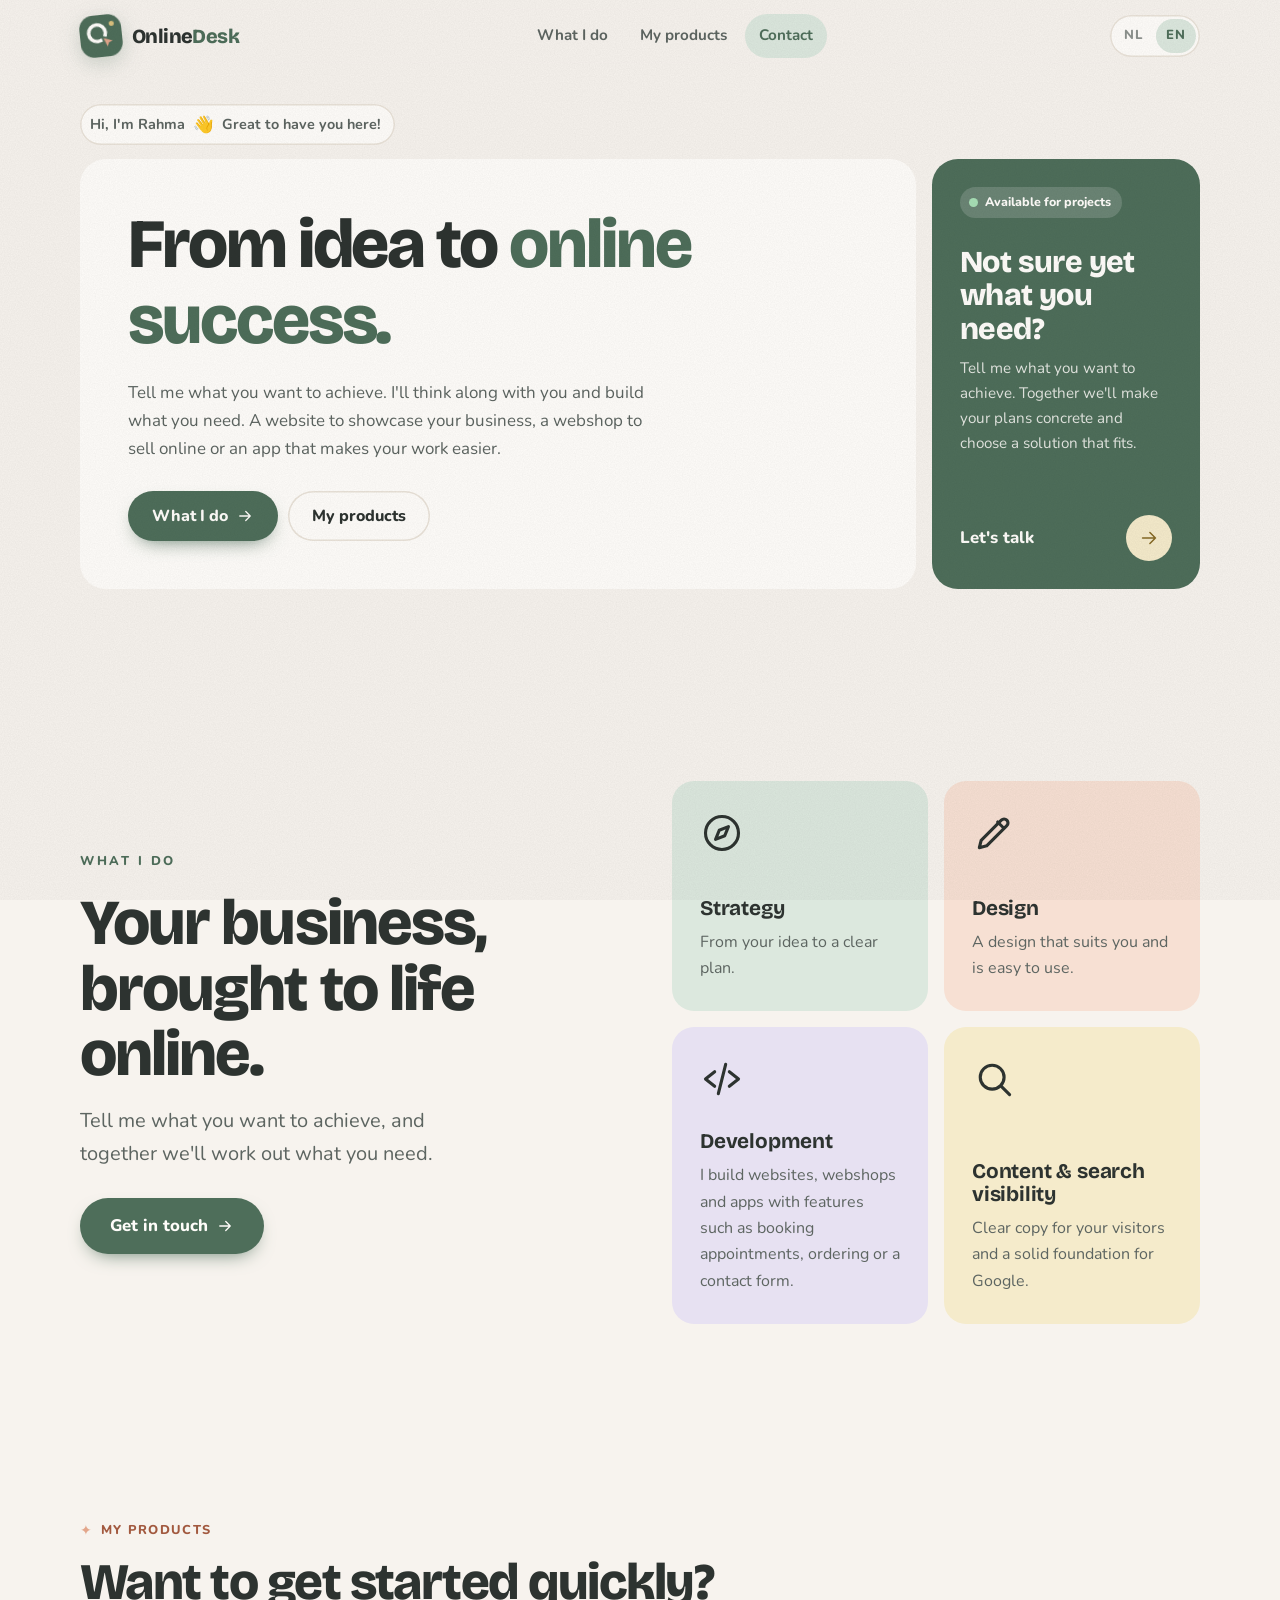
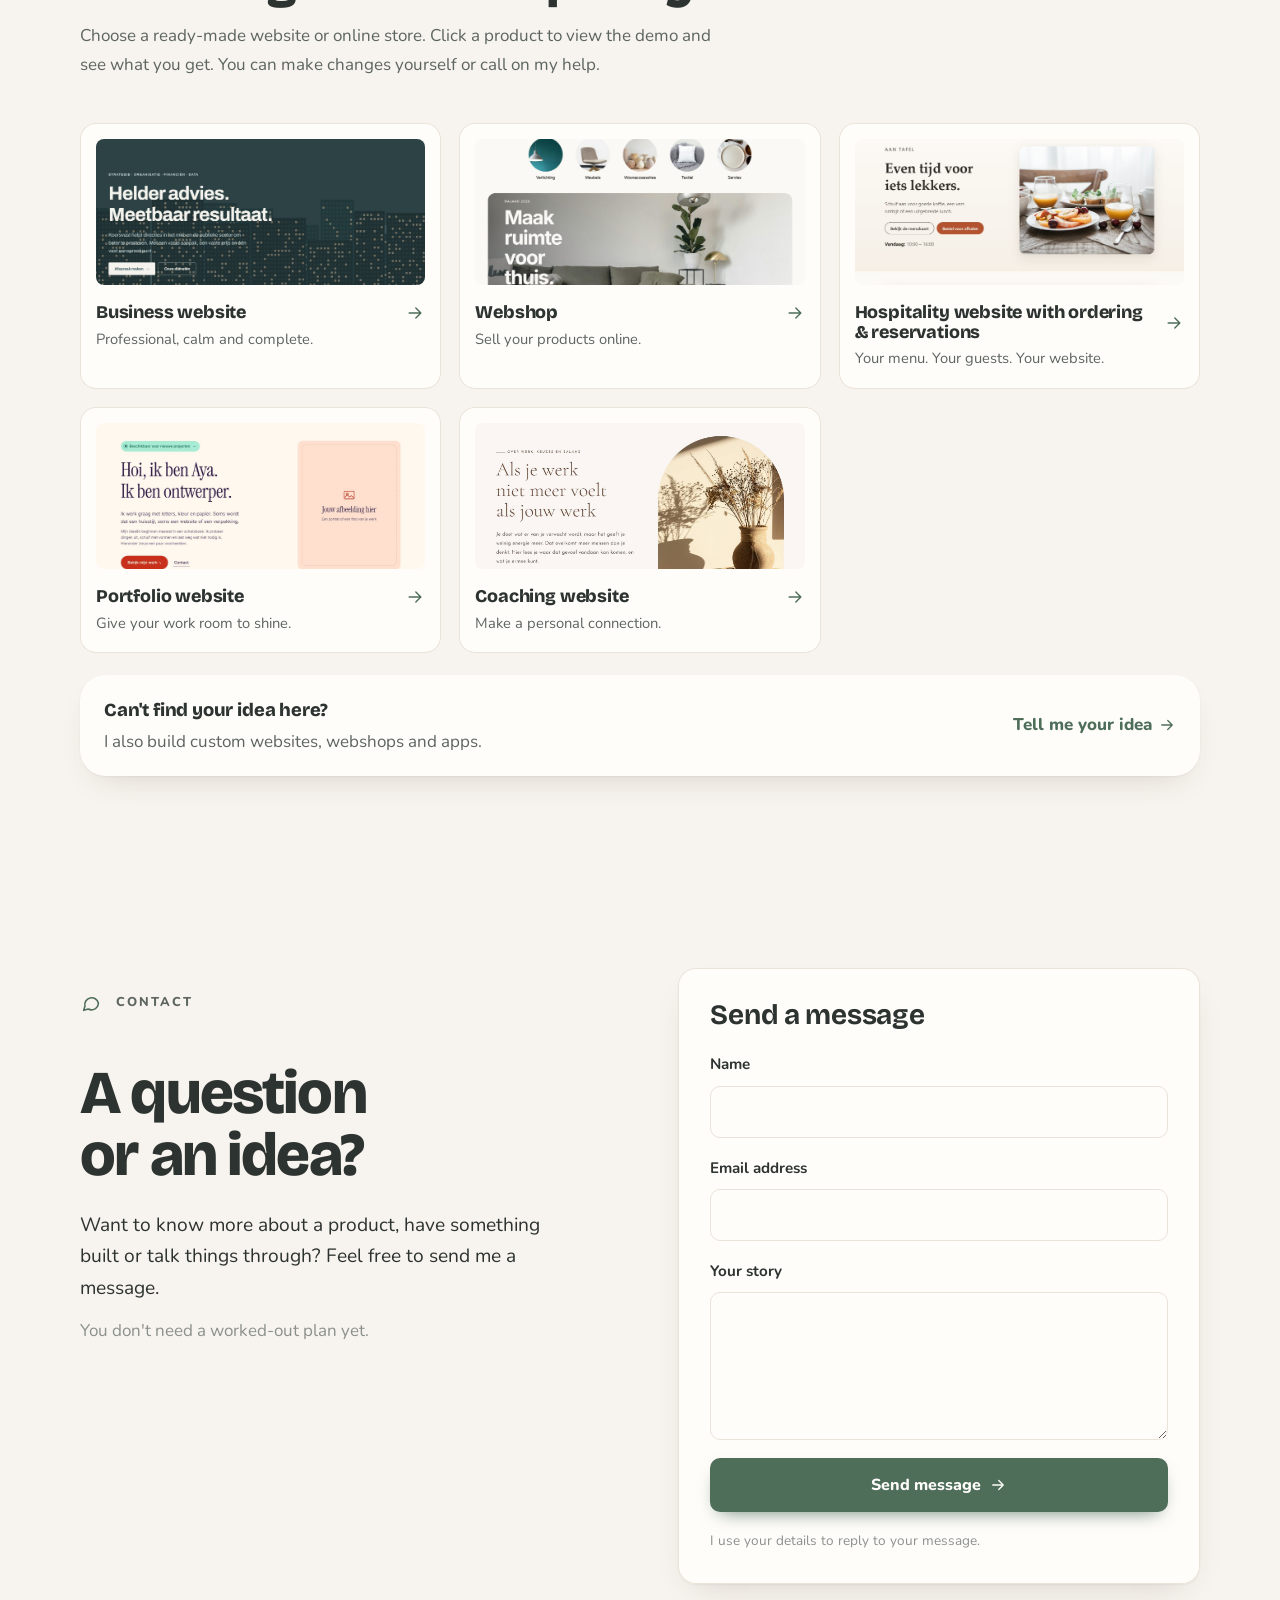
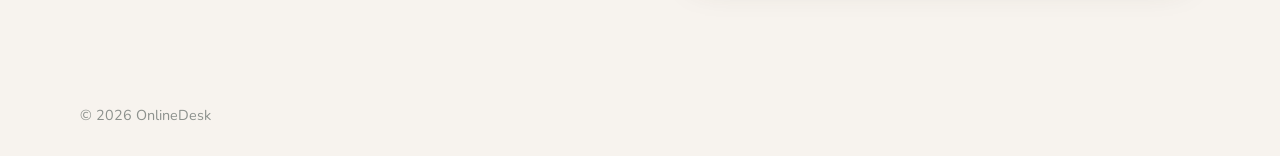
==== index.html @ 2622fe70 "Nieuwe intro en Wat ik doe-tekst; beschikbaarheid alleen naast de intro Co-Authored-By: Claude Opus " ====
<!doctype html>
<html lang="nl">
<head>
  <meta charset="utf-8">
  <meta name="viewport" content="width=device-width, initial-scale=1, viewport-fit=cover">
  <title>OnlineDesk · Websites, webshops en apps</title>
  <meta name="description" content="Kant-en-klare websites en webshops, en websites, webshops en apps op maat. Van idee tot online succes: persoonlijk, met duidelijke prijzen en afspraken.">
  <!-- Openbare verkoopwebsite: mag in zoekmachines. -->
  <meta name="robots" content="index, follow">
  <!-- De site heeft een eigen NL/EN-knop; de vertaalbalk van de browser is dan niet nodig. -->
  <meta name="google" content="notranslate">
  <meta name="theme-color" content="#F7F3EE">
  <meta property="og:type" content="website">
  <meta property="og:title" content="OnlineDesk · Websites, webshops en apps">
  <meta property="og:description" content="Kant-en-klare websites en webshops, en websites, webshops en apps op maat. Van idee tot online succes.">
  <link rel="icon" href="data:image/svg+xml,%3Csvg xmlns='http://www.w3.org/2000/svg' viewBox='0 0 40 40'%3E%3Crect width='40' height='40' rx='13' fill='%234E6E5A'/%3E%3Ccircle cx='16.5' cy='17' r='8' fill='none' stroke='%23FFFDFA' stroke-width='3.4'/%3E%3Ccircle cx='31' cy='9' r='2.4' fill='%23DCC27E'/%3E%3Cpath d='M20.5 20.5 L33 25.4 L27.6 27.6 L25.4 33 Z' fill='%23E3A68B' stroke='%234E6E5A' stroke-width='1.8' stroke-linejoin='round'/%3E%3C/svg%3E">
  <link rel="preconnect" href="https://fonts.googleapis.com">
  <link rel="preconnect" href="https://fonts.gstatic.com" crossorigin>
  <link href="https://fonts.googleapis.com/css2?family=Bricolage+Grotesque:opsz,wght@12..96,500;12..96,700;12..96,800&family=Nunito:wght@400;600;700;800&display=swap" rel="stylesheet">
  <link rel="stylesheet" href="assets/css/style.css?v=20261108-intro">
</head>
<body>
  <!-- De pagina wordt opgebouwd uit assets/js/content.js (openbaar, niet versleuteld). -->
  <div id="app">
    <noscript>
      <main class="container section">
        <h1>OnlineDesk · Van idee tot online succes.</h1>
        <p>Websites, webshops en apps — kant-en-klaar of op maat. Zet JavaScript aan om het volledige aanbod te bekijken.</p>
      </main>
    </noscript>
  </div>

  <script src="assets/js/content.js?v=20261108-intro"></script>
  <script src="assets/js/site.js?v=20261108-intro"></script>
</body>
</html>
---- assets/css/style.css ----
/* =========================================================
   Portfolio — vriendelijk, speels en mat
   Pas de kleuren hieronder aan om de hele site te veranderen.
   ========================================================= */

:root {
  --bg: #F7F3EE;
  --bg-2: #F1ECE5;
  --surface: #FFFDFA;
  --surface-2: #F6F1EA;
  --ink: #2D3330;
  --ink-2: #5D6561;
  --muted: #8C918D;
  --line: #EAE3D9;

  /* Zachte, matte pastels — elk met een lichte (soft) en donkere (deep) variant */
  --sage: #9DB8A4;  --sage-soft: #DCE8DE;  --sage-deep: #4E6E5A;
  --clay: #E3A68B;  --clay-soft: #F7E0D3;  --clay-deep: #A2593F;
  --sky:  #9CB8CC;  --sky-soft:  #DAE6EF;  --sky-deep:  #4A6A81;
  --lav:  #B2A6D4;  --lav-soft:  #E7E1F2;  --lav-deep:  #685D92;
  --sand: #DCC27E;  --sand-soft: #F5EBCB;  --sand-deep: #876A26;

  --primary: var(--sage-deep);
  --primary-ink: #FFFDFA;
  --error: #B0503C;
  --warn: #876A26;

  --radius: 26px;
  --radius-sm: 16px;
  --shadow: 0 1px 2px rgba(70, 55, 40, .05), 0 14px 34px -18px rgba(70, 55, 40, .22);
  --spring: cubic-bezier(.34, 1.56, .64, 1);

  --font-display: 'Bricolage Grotesque', 'Nunito', system-ui, sans-serif;
  --font-body: 'Nunito', system-ui, -apple-system, 'Segoe UI', sans-serif;
  color-scheme: light;
}

@media (prefers-color-scheme: dark) {
  :root:not([data-theme="light"]) {
    --bg: #1F2321; --bg-2: #232826; --surface: #2A2F2C; --surface-2: #303532;
    --ink: #EEE9E2; --ink-2: #C4C0B9; --muted: #969A95; --line: #3A403C;
    --sage-soft: #33443A; --sage-deep: #B4CDBB;
    --clay-soft: #4A3830; --clay-deep: #F0BCA5;
    --sky-soft: #2F3E49;  --sky-deep: #B4CCDD;
    --lav-soft: #3B3650;  --lav-deep: #CEC4EC;
    --sand-soft: #443C26; --sand-deep: #E8D49A;
    --primary: #9DB8A4; --primary-ink: #1A1F1C;
    --error: #EBA08F; --warn: #E8D49A;
    --shadow: 0 14px 34px -18px rgba(0, 0, 0, .6);
    color-scheme: dark;
  }
}
:root[data-theme="dark"] {
  --bg: #1F2321; --bg-2: #232826; --surface: #2A2F2C; --surface-2: #303532;
  --ink: #EEE9E2; --ink-2: #C4C0B9; --muted: #969A95; --line: #3A403C;
  --sage-soft: #33443A; --sage-deep: #B4CDBB;
  --clay-soft: #4A3830; --clay-deep: #F0BCA5;
  --sky-soft: #2F3E49;  --sky-deep: #B4CCDD;
  --lav-soft: #3B3650;  --lav-deep: #CEC4EC;
  --sand-soft: #443C26; --sand-deep: #E8D49A;
  --primary: #9DB8A4; --primary-ink: #1A1F1C;
  --error: #EBA08F; --warn: #E8D49A;
  color-scheme: dark;
}

/* ---------- Basis ---------- */

*, *::before, *::after { box-sizing: border-box; }
html { scroll-behavior: smooth; scroll-padding-top: 84px; -webkit-text-size-adjust: 100%; }
body {
  margin: 0;
  background: var(--bg);
  color: var(--ink);
  font: 400 17px/1.65 var(--font-body);
  -webkit-font-smoothing: antialiased;
  overflow-x: hidden;
}

/* Fijne korrel: geeft het matte, papierachtige gevoel. */
body::after {
  content: ''; position: fixed; inset: 0; z-index: 100; pointer-events: none; opacity: .06; mix-blend-mode: multiply;
  background-image: url("data:image/svg+xml,%3Csvg xmlns='http://www.w3.org/2000/svg' width='160' height='160'%3E%3Cfilter id='n'%3E%3CfeTurbulence type='fractalNoise' baseFrequency='.85' numOctaves='3' stitchTiles='stitch'/%3E%3CfeColorMatrix values='0 0 0 0 0 0 0 0 0 0 0 0 0 0 0 0 0 0 .9 0'/%3E%3C/filter%3E%3Crect width='100%25' height='100%25' filter='url(%23n)'/%3E%3C/svg%3E");
}
@media (prefers-color-scheme: dark) { :root:not([data-theme="light"]) body::after { mix-blend-mode: screen; opacity: .03; } }

img { max-width: 100%; display: block; }
a { color: inherit; }
h1, h2, h3 { margin: 0; line-height: 1.1; font-family: var(--font-display); }
h1, h2 { font-weight: 800; letter-spacing: -0.03em; }
h3 { font-weight: 700; font-size: 1.15rem; letter-spacing: -0.01em; }
p { margin: 0; }
button { font: inherit; color: inherit; }
[hidden] { display: none !important; }
.sr-only { position: absolute; width: 1px; height: 1px; overflow: hidden; clip: rect(0 0 0 0); white-space: nowrap; }
:focus-visible { outline: 3px solid color-mix(in srgb, var(--sage) 70%, transparent); outline-offset: 3px; border-radius: 10px; }

.container { width: min(1120px, 100% - 32px); margin-inline: auto; }
.container.narrow { width: min(780px, 100% - 32px); }
.icon { display: inline-flex; flex: none; }

.eyebrow {
  display: inline-flex; align-items: center; gap: 8px;
  font-size: .8rem; font-weight: 800; letter-spacing: .1em; text-transform: uppercase; color: var(--clay-deep);
}
.spark { display: inline-block; color: var(--clay); font-size: 1.1em; animation: twinkle 3.5s ease-in-out infinite; }
@keyframes twinkle { 50% { transform: rotate(90deg) scale(1.15); } }

/* ---------- Knoppen & chips ---------- */

.btn {
  display: inline-flex; align-items: center; justify-content: center; gap: 8px;
  min-height: 50px; padding: 0 24px; border-radius: 999px; border: 0;
  font-weight: 800; font-size: 1rem; text-decoration: none; cursor: pointer;
  transition: transform .35s var(--spring), background-color .2s ease, box-shadow .2s ease;
}
.btn:hover { transform: translateY(-2px) scale(1.03); }
.btn:active { transform: scale(.97); }
.btn .icon { transition: transform .35s var(--spring); }
.btn:hover .icon { transform: translateX(3px); }
.btn-primary { background: var(--primary); color: var(--primary-ink); box-shadow: 0 8px 20px -10px var(--primary); }
.btn-ghost { background: var(--surface); color: var(--ink); box-shadow: inset 0 0 0 1.5px var(--line); }
.btn-light { background: var(--ink); color: var(--bg); }
.btn-block { width: 100%; }

.chip {
  display: inline-flex; align-items: center; gap: 8px; width: fit-content;
  padding: 7px 14px 7px 10px; border-radius: 999px;
  font-size: .9rem; font-weight: 700; background: var(--surface-2); color: var(--ink-2);
}
.chip-on { background: color-mix(in srgb, var(--surface) 80%, transparent); color: var(--tone-deep); padding: 5px 12px; font-size: .82rem; }
.wave { display: inline-block; font-size: 1.15em; transform-origin: 70% 75%; animation: wave 2.2s ease-in-out .6s 2; }
.chip:hover .wave { animation: wave 1.2s ease-in-out; }
@keyframes wave {
  0%, 60%, 100% { transform: rotate(0); }
  10%, 30% { transform: rotate(16deg); }
  20% { transform: rotate(-8deg); }
  40% { transform: rotate(-4deg); }
  50% { transform: rotate(10deg); }
}
.dot { width: 9px; height: 9px; border-radius: 50%; background: #74B98A; flex: none; box-shadow: 0 0 0 4px color-mix(in srgb, #74B98A 22%, transparent); }

.icon-btn {
  display: inline-grid; place-items: center; width: 44px; height: 44px;
  border-radius: 14px; border: 0; background: var(--surface); cursor: pointer;
  box-shadow: inset 0 0 0 1.5px var(--line); transition: transform .3s var(--spring);
}
.icon-btn:hover { transform: rotate(-6deg) scale(1.05); }

/* Toonkleuren per tegel of kaart */
.tone-sage { --tone: var(--sage); --tone-soft: var(--sage-soft); --tone-deep: var(--sage-deep); }
.tone-clay { --tone: var(--clay); --tone-soft: var(--clay-soft); --tone-deep: var(--clay-deep); }
.tone-sky  { --tone: var(--sky);  --tone-soft: var(--sky-soft);  --tone-deep: var(--sky-deep); }
.tone-lav  { --tone: var(--lav);  --tone-soft: var(--lav-soft);  --tone-deep: var(--lav-deep); }
.tone-sand { --tone: var(--sand); --tone-soft: var(--sand-soft); --tone-deep: var(--sand-deep); }

/* =========================================================
   Toegangsscherm
   ========================================================= */

.lock {
  position: relative; min-height: 100vh; min-height: 100dvh;
  display: grid; place-items: center; padding: 24px 16px; overflow: hidden; isolation: isolate;
}
.blob { position: absolute; z-index: -1; border-radius: 50%; filter: blur(70px); opacity: .9; }
.blob-1 { width: 440px; height: 440px; background: var(--sage-soft); top: -140px; left: -120px; animation: float 30s ease-in-out infinite alternate; }
.blob-2 { width: 400px; height: 400px; background: var(--clay-soft); bottom: -140px; right: -100px; animation: float 36s ease-in-out infinite alternate-reverse; }
.blob-3 { width: 280px; height: 280px; background: var(--lav-soft); top: 50%; left: 62%; animation: float 42s ease-in-out infinite alternate; }
@keyframes float { to { transform: translate(50px, 36px) scale(1.08); } }

.lock-card {
  width: min(410px, 100%);
  background: var(--surface); border-radius: 32px;
  padding: 44px 32px 32px; text-align: center; box-shadow: var(--shadow);
  animation: pop .7s var(--spring) both;
}
@keyframes pop { from { opacity: 0; transform: translateY(18px) scale(.96); } }
.lock-badge {
  width: 64px; height: 64px; margin: 0 auto 18px; display: grid; place-items: center;
  border-radius: 22px; background: var(--clay-soft); color: var(--clay-deep);
  transform: rotate(-6deg); transition: transform .4s var(--spring);
}
.lock-card:hover .lock-badge { transform: rotate(6deg) scale(1.05); }
.lock-logo { display: flex; width: fit-content; margin: 0 auto 18px; transform: rotate(-6deg); transition: transform .45s var(--spring); }
.lock-logo svg { display: block; filter: drop-shadow(0 10px 16px rgba(78, 110, 90, .28)); }
.lock-card:hover .lock-logo { transform: rotate(0deg) scale(1.05); }
.lock-card:hover .logo-pointer { animation: click .5s ease; }
.lock-title { font-size: clamp(2rem, 7vw, 2.5rem); margin: 8px 0 12px; }
.lock-text { color: var(--ink-2); font-size: .98rem; margin-bottom: 24px; }

.code-field { position: relative; margin-bottom: 12px; }
.code-field input {
  width: 100%; height: 56px; padding: 0 54px 0 20px;
  border-radius: 18px; border: 2px solid var(--line); background: var(--surface-2);
  color: var(--ink); font: 800 1.1rem/1 var(--font-body); letter-spacing: .12em; text-align: center;
  transition: border-color .2s, box-shadow .2s, background-color .2s;
}
.code-field input::placeholder { letter-spacing: .04em; font-weight: 600; color: var(--muted); }
.code-field input:focus { outline: none; border-color: var(--sage); background: var(--surface); box-shadow: 0 0 0 5px color-mix(in srgb, var(--sage) 22%, transparent); }
.eye {
  position: absolute; right: 8px; top: 8px; width: 40px; height: 40px;
  display: grid; place-items: center; border: 0; border-radius: 12px; background: transparent; color: var(--muted); cursor: pointer;
}
.eye:hover, .eye[aria-pressed="true"] { color: var(--sage-deep); background: var(--sage-soft); }

.spinner {
  display: none; width: 18px; height: 18px; border-radius: 50%;
  border: 2.5px solid color-mix(in srgb, var(--primary-ink) 35%, transparent); border-top-color: var(--primary-ink);
  animation: spin .8s linear infinite;
}
.busy .spinner { display: inline-block; }
@keyframes spin { to { transform: rotate(360deg); } }

.lock-msg { min-height: 1.5em; margin-top: 14px; font-size: .92rem; font-weight: 700; }
.lock-msg.is-error { color: var(--error); }
.lock-msg.is-warn { color: var(--warn); }
.lock-foot { margin-top: 8px; font-size: .9rem; color: var(--muted); }
.lock-foot a { color: var(--sage-deep); font-weight: 700; text-underline-offset: 3px; }

.shake { animation: shake .45s ease; }
@keyframes shake {
  20%, 60% { transform: translateX(-8px) rotate(-1deg); }
  40%, 80% { transform: translateX(8px) rotate(1deg); }
}

/* =========================================================
   Header & navigatie
   ========================================================= */

.site-header {
  position: sticky; top: 0; z-index: 50;
  background: color-mix(in srgb, var(--bg) 85%, transparent);
  backdrop-filter: blur(14px); -webkit-backdrop-filter: blur(14px);
  transition: box-shadow .3s;
}
.site-header.scrolled { box-shadow: 0 1px 0 var(--line); }
.header-inner { display: flex; align-items: center; justify-content: space-between; gap: 16px; height: 72px; }
.brand { display: inline-flex; align-items: center; gap: 10px; text-decoration: none; font-weight: 800; }
/* Logo */
.brand-mark { display: inline-flex; transform: rotate(-6deg); transition: transform .45s var(--spring); }
.brand-mark svg { display: block; filter: drop-shadow(0 6px 10px rgba(78, 110, 90, .25)); }
.brand:hover .brand-mark { transform: rotate(0deg) scale(1.06); }
.logo-pointer { transform-box: fill-box; transform-origin: 0 0; transition: transform .35s var(--spring); }
.brand:hover .logo-pointer { animation: click .5s ease; }
@keyframes click { 40% { transform: translate(-1.5px, -1.5px) scale(.85); } }
.logo-spark { transform-box: fill-box; transform-origin: center; animation: twinkle 3.5s ease-in-out infinite; }
.brand-name { font-family: var(--font-display); font-weight: 800; font-size: 1.25rem; letter-spacing: -0.03em; }
.brand-accent { color: var(--sage-deep); }
.nav { display: flex; align-items: center; gap: 4px; }
.nav-link {
  display: inline-flex; align-items: center; gap: 6px;
  padding: 9px 14px; border-radius: 999px; border: 0; background: none;
  font-weight: 700; font-size: .95rem; color: var(--ink-2); text-decoration: none; cursor: pointer;
  transition: background-color .2s, color .2s;
}
.nav-link:hover { color: var(--ink); background: var(--surface); }
.nav-link.active { background: var(--sage-soft); color: var(--sage-deep); }
.logout { margin-left: 8px; color: var(--muted); }
.nav-toggle { display: none; }
.header-tools { display: flex; align-items: center; gap: 8px; }

/* Taalkeuze NL / EN */
.lang-switch {
  display: inline-flex; padding: 4px; gap: 2px; border-radius: 999px;
  background: var(--surface); box-shadow: inset 0 0 0 1.5px var(--line);
}
.lang-switch button {
  min-width: 40px; height: 34px; padding: 0 10px; border: 0; border-radius: 999px; cursor: pointer;
  background: transparent; color: var(--muted); font-weight: 800; font-size: .82rem; letter-spacing: .04em;
  transition: background-color .25s ease, color .25s ease, transform .3s var(--spring);
}
.lang-switch button:hover { color: var(--ink); }
.lang-switch button.active { background: var(--sage-soft); color: var(--sage-deep); }
.lock-lang { position: absolute; top: max(16px, env(safe-area-inset-top)); right: 16px; }

/* =========================================================
   Hero — bento-tegels
   ========================================================= */

.hero { padding: clamp(16px, 3vw, 32px) 0 clamp(56px, 8vw, 96px); }
.bento {
  display: grid; grid-template-columns: repeat(4, 1fr); gap: 16px;
}
.tile {
  position: relative; border-radius: var(--radius); padding: 24px;
  background: var(--tone-soft, var(--surface)); color: var(--ink);
  display: flex; flex-direction: column; gap: 6px; overflow: hidden; text-decoration: none;
  transition: transform .5s var(--spring), box-shadow .3s ease;
}
.tile:hover { transform: translateY(-4px) rotate(-.6deg); box-shadow: var(--shadow); }
.tile:nth-child(even):hover { transform: translateY(-4px) rotate(.6deg); }

.tile-intro {
  grid-column: 1 / 4; padding: clamp(28px, 4vw, 48px);
  background: var(--surface); gap: 0; justify-content: center;
}
.tile-intro:hover { transform: none; box-shadow: none; }
.tile-intro .chip { margin-bottom: 24px; }
/* Begroeting boven de introductietegels */
.hero-greeting { margin-bottom: 14px; }
.hero-greeting .chip { background: var(--surface); box-shadow: inset 0 0 0 1.5px var(--line); }
.hero-title { font-size: clamp(2.4rem, 5.4vw, 4.4rem); margin-bottom: 20px; max-width: 14ch; }
/* Accentwoorden: alleen in de groene accentkleur */
.squiggle { color: var(--sage-deep); }
.hero-sub { font-family: var(--font-display); font-weight: 500; font-size: clamp(1.05rem, 1.9vw, 1.3rem); line-height: 1.35; letter-spacing: -0.01em; color: var(--ink); max-width: 34ch; text-wrap: balance; margin: -8px 0 24px; }
.hero-intro { color: var(--ink-2); max-width: 54ch; font-size: 1.06rem; }
.hero-actions { display: flex; flex-wrap: wrap; gap: 10px; margin-top: 28px; }

/* Beschikbaarheid-tegel */
.tile-cta { background: var(--primary); color: var(--primary-ink); min-height: 150px; padding: 28px; gap: 10px; }
.status-pill {
  display: inline-flex; align-items: center; gap: 7px; width: fit-content; margin-bottom: 18px; white-space: nowrap;
  padding: 5px 11px 5px 9px; border-radius: 999px; font-size: .78rem; font-weight: 800;
  background: rgba(255, 253, 250, .16);
}
.tile-cta .dot { background: #A8E0B6; box-shadow: 0 0 0 0 rgba(168, 224, 182, .6); animation: ping 2.2s ease-out infinite; }
@keyframes ping { 70%, 100% { box-shadow: 0 0 0 8px rgba(168, 224, 182, 0); } }
.cta-title { font-family: var(--font-display); font-weight: 800; font-size: clamp(1.4rem, 2.4vw, 1.9rem); line-height: 1.1; letter-spacing: -0.02em; }
.cta-text { font-size: .95rem; opacity: .85; }
.cta-link {
  margin-top: auto; padding-top: 14px; display: flex; align-items: center; justify-content: space-between; gap: 12px;
  font-weight: 800; font-size: 1.05rem;
}
.cta-link .cta-arrow { flex: none; width: 46px; height: 46px; }

.tile-cta.is-off { background: var(--clay-soft); color: var(--ink); }
.tile-cta.is-off .status-pill { background: var(--surface); color: var(--clay-deep); }
.tile-cta.is-off .dot { background: var(--clay); animation: none; box-shadow: none; }
.tile-cta.is-off .cta-arrow { background: var(--surface); color: var(--clay-deep); }
.cta-arrow {
  align-self: flex-end; width: 48px; height: 48px; border-radius: 50%; display: grid; place-items: center;
  background: var(--sand-soft); color: var(--sand-deep); transition: transform .5s var(--spring);
}
.tile-cta:hover .cta-arrow { transform: rotate(-45deg) scale(1.1); }

/* =========================================================
   Secties
   ========================================================= */

.section { padding: clamp(56px, 8vw, 96px) 0; }
.section-head { max-width: 640px; margin-bottom: clamp(28px, 4vw, 44px); }
.section-head h2 { font-size: clamp(2rem, 4.6vw, 3.2rem); margin-top: 10px; }
.section-text { color: var(--ink-2); margin-top: 12px; }

/* Over mij */
.about-grid { display: grid; grid-template-columns: 1fr 1.25fr; gap: clamp(28px, 5vw, 56px); align-items: start; }
.about-text { display: grid; gap: 16px; color: var(--ink-2); font-size: 1.05rem; }
.about-text p:first-child { color: var(--ink); font-size: 1.2rem; font-weight: 700; line-height: 1.5; }
.services { display: grid; grid-template-columns: repeat(2, 1fr); gap: 14px; }
.service {
  padding: 24px; border-radius: var(--radius); background: var(--tone-soft);
  transition: transform .5s var(--spring);
}
.service:hover { transform: translateY(-4px) rotate(-.8deg); }
.service:nth-child(even):hover { transform: translateY(-4px) rotate(.8deg); }
/* Bij een oneven aantal kaarten loopt de laatste over de volle breedte */
.service:last-child:nth-child(odd) { grid-column: 1 / -1; display: grid; grid-template-columns: auto 1fr; column-gap: 18px; align-items: center; }
.service:last-child:nth-child(odd) .service-icon { grid-row: span 2; }
.service:last-child:nth-child(odd) h3 { margin-top: 0; }
.service h3 { margin: 16px 0 6px; }
.service p { color: var(--ink-2); font-size: .95rem; }
.service-icon {
  width: 50px; height: 50px; display: grid; place-items: center; border-radius: 16px;
  background: var(--surface); color: var(--tone-deep, var(--sage-deep));
}

/* Producten */
.product-grid { display: grid; grid-template-columns: repeat(auto-fit, minmax(300px, 1fr)); gap: 18px; }
.product {
  position: relative; display: flex; flex-direction: column;
  border-radius: var(--radius); background: var(--surface); overflow: hidden;
  transition: transform .5s var(--spring), box-shadow .3s ease;
}
.product:hover { transform: translateY(-6px) rotate(-.5deg); box-shadow: var(--shadow); }
.product:nth-child(even):hover { transform: translateY(-6px) rotate(.5deg); }
.product-visual {
  position: relative; height: 170px; display: grid; place-items: center;
  background: var(--tone-soft); color: var(--tone-deep); overflow: hidden;
}
.product-visual::before, .product-visual::after {
  content: ''; position: absolute; border-radius: 50%; background: color-mix(in srgb, var(--surface) 45%, transparent);
  transition: transform .8s var(--spring);
}
.product-visual::before { width: 150px; height: 150px; right: -40px; top: -50px; }
.product-visual::after { width: 90px; height: 90px; left: 24px; bottom: -40px; }
.product:hover .product-visual::before { transform: translate(-14px, 10px) scale(1.15); }
.product:hover .product-visual::after { transform: translate(10px, -8px) scale(1.2); }
.project-icon {
  position: relative; z-index: 1; display: grid; place-items: center; width: 80px; height: 80px; border-radius: 26px;
  background: var(--surface); color: var(--tone-deep, var(--sage-deep)); box-shadow: var(--shadow);
  transform: rotate(-6deg); transition: transform .5s var(--spring);
}
.product:hover .project-icon { transform: rotate(6deg) scale(1.08); }
.product-visual .chip { position: absolute; z-index: 1; top: 14px; left: 14px; }
.product-body { display: flex; flex-direction: column; gap: 14px; padding: 24px 24px 26px; flex: 1; }
.product-body h3 { font-size: 1.5rem; letter-spacing: -0.02em; }
.product-text { color: var(--ink-2); margin-top: -6px; }
.product-price { font-family: var(--font-display); font-weight: 800; font-size: 2rem; letter-spacing: -0.03em; line-height: 1; color: var(--tone-deep); }
.product-price small { font-family: var(--font-body); font-size: .85rem; font-weight: 700; letter-spacing: 0; color: var(--muted); }
.product-meta { display: inline-flex; align-items: center; gap: 6px; font-size: .9rem; font-weight: 700; color: var(--muted); }
.product .btn { margin-top: auto; }

/* Openbare productkaarten: screenshot of gemarkeerde voorbeeldafbeelding */
.product-visual:has(.product-shot) { height: auto; padding: 26px 26px 0; place-items: end center; }
.product-shot { position: relative; z-index: 1; width: 100%; border-radius: 16px 16px 0 0; overflow: hidden; box-shadow: var(--shadow); background: var(--surface); }
.product-shot img { width: 100%; aspect-ratio: 16 / 10; object-fit: cover; object-position: top; }
.mock { aspect-ratio: 16 / 10; display: flex; flex-direction: column; }
.mock-bar { display: flex; gap: 6px; padding: 10px 12px; background: var(--surface-2); }
.mock-bar i { width: 9px; height: 9px; border-radius: 50%; background: var(--line); }
.mock-body { flex: 1; padding: 14px; display: grid; gap: 10px; }
.mock-folio { grid-template-columns: repeat(3, 1fr); grid-template-rows: auto 1fr; }
.mock-hero { grid-column: 1 / -1; display: grid; gap: 6px; padding: 6px 0 4px; }
.mock-hero span { height: 10px; width: 60%; border-radius: 99px; background: var(--tone-soft); }
.mock-hero span + span { width: 38%; opacity: .7; }
.mock-tile { border-radius: 10px; background: var(--tone-soft); }
.mock-shop { grid-template-columns: repeat(3, 1fr); }
.mock-card { display: flex; flex-direction: column; gap: 6px; }
.mock-card b { flex: 1; border-radius: 10px; background: var(--tone-soft); }
.mock-card span { height: 7px; width: 80%; border-radius: 99px; background: var(--line); }
.mock-card em { height: 9px; width: 45%; border-radius: 99px; background: var(--tone); opacity: .6; }
.sample-badge {
  position: absolute; right: 10px; bottom: 10px; padding: 5px 11px; border-radius: 999px;
  font-size: .75rem; font-weight: 800; background: var(--ink); color: var(--bg); opacity: .85;
}
.product-head { display: flex; align-items: center; gap: 14px; }
.product-head .project-icon { width: 52px; height: 52px; border-radius: 17px; flex: none; transform: rotate(-6deg); background: var(--tone-soft); box-shadow: none; }
.product-facts { display: flex; flex-wrap: wrap; align-items: baseline; justify-content: space-between; gap: 8px 16px; }
.feature-tags { display: flex; flex-wrap: wrap; gap: 6px; list-style: none; margin: 0; padding: 0; }
.feature-tags li { padding: 5px 12px; border-radius: 999px; font-size: .85rem; font-weight: 700; background: var(--tone-soft); color: var(--tone-deep); }
.detail-group h4 { margin: 0 0 8px; font-size: .78rem; font-weight: 800; letter-spacing: .08em; text-transform: uppercase; color: var(--muted); }
.more { border-radius: 16px; background: var(--surface-2); padding: 4px 16px; }
.more[open] { padding-bottom: 16px; }
.more summary { cursor: pointer; padding: 10px 0; font-weight: 800; font-size: .92rem; color: var(--ink-2); list-style-position: inside; }
.more .detail-group { margin-top: 12px; }
.product-actions { display: flex; flex-wrap: wrap; gap: 10px; margin-top: auto; padding-top: 4px; }
.product-actions .btn { flex: 1 1 auto; margin-top: 0; }
.mail-note { display: flex; align-items: center; justify-content: center; gap: 8px; margin-top: 22px; font-size: .9rem; font-weight: 600; color: var(--muted); text-align: center; }

/* Pakketkaarten op de homepage: rustig, met een schets, titel, korte zin en pijl */
.package-grid { display: grid; grid-template-columns: repeat(3, 1fr); gap: 18px; }
.pcard {
  --wire-bg: color-mix(in srgb, var(--sage-soft) 45%, var(--surface));
  --wire-panel: color-mix(in srgb, var(--sage-soft) 85%, var(--line));
  --wire-block: color-mix(in srgb, var(--sage) 32%, var(--surface));
  --wire-shape: color-mix(in srgb, var(--sage) 62%, var(--surface));
  display: flex; flex-direction: column; gap: 4px; padding: 16px 16px 18px;
  border-radius: 16px; background: var(--surface); box-shadow: inset 0 0 0 1px var(--line);
  text-decoration: none; color: var(--ink); transition: box-shadow .3s ease, transform .4s var(--spring);
}
.pcard:hover { box-shadow: inset 0 0 0 1px color-mix(in srgb, var(--sage) 55%, var(--line)), var(--shadow); transform: translateY(-2px); }
.wire { position: relative; aspect-ratio: 2.25 / 1; margin-bottom: 14px; border-radius: 8px; background: var(--wire-bg); overflow: hidden; }
.wire.has-image img { width: 100%; height: 100%; object-fit: cover; }
.wire i { position: absolute; display: block; }
.wire .w-b { background: var(--wire-block); border-radius: 2px; }
.wire .w-l { height: 5%; min-height: 4px; background: var(--wire-block); border-radius: 2px; }
.wire .w-p { background: var(--wire-panel); }
.wire .w-c { aspect-ratio: 1; border-radius: 50%; background: var(--wire-shape); }
.wire .w-a { border-radius: 999px 999px 0 0; background: var(--wire-shape); }
.wire .w-h { border-radius: 999px 0 0 999px; background: var(--wire-shape); }
.pcard-row { display: flex; align-items: center; justify-content: space-between; gap: 12px; }
.pcard h3 { font-size: 1.12rem; font-weight: 800; }
.pcard-arrow { display: inline-flex; color: var(--sage-deep); transition: transform .3s var(--spring); }
.pcard:hover .pcard-arrow { transform: translateX(4px); }
.pcard-text { font-size: .92rem; color: var(--ink-2); }
.product-price.is-tbd { font-size: 1.1rem; color: var(--muted); }
.product-price.is-quote { font-size: 1.45rem; }

/* Rustige uitnodiging voor maatwerk onder de pakketten */
.invite {
  display: flex; align-items: center; justify-content: space-between; gap: 16px 24px; flex-wrap: wrap;
  margin-top: 22px; padding: 20px 24px; border-radius: var(--radius);
  background: var(--surface); box-shadow: var(--shadow); text-decoration: none;
  transition: background-color .25s ease;
}
.invite:hover { background: var(--sage-soft); }
.invite-text { display: grid; gap: 2px; }
.invite-text strong { font-family: var(--font-display); font-weight: 800; font-size: 1.15rem; letter-spacing: -0.01em; }
.invite-text span { color: var(--ink-2); }
.invite-link { display: inline-flex; align-items: center; gap: 6px; font-weight: 800; color: var(--sage-deep); white-space: nowrap; }
.invite-link .icon { transition: transform .3s var(--spring); }
.invite:hover .invite-link .icon { transform: translateX(4px); }
.type-audience { font-size: .88rem; font-weight: 700; color: var(--tone-deep); }

/* Detailpagina van een pakket */
.detail { padding-top: clamp(24px, 4vw, 40px); }
.back-link { display: inline-flex; align-items: center; gap: 6px; margin-bottom: 20px; font-weight: 800; color: var(--ink-2); text-decoration: none; }
.back-link:hover { color: var(--ink); }
.detail-hero { display: grid; grid-template-columns: 1.1fr 1fr; gap: clamp(24px, 4vw, 48px); align-items: center; padding: clamp(20px, 3vw, 32px); border-radius: 32px; background: var(--surface); }
.detail-visual { position: relative; padding: 22px 22px 0; border-radius: 22px; background: var(--tone-soft); overflow: hidden; }
.detail-visual .chip { position: absolute; z-index: 2; top: 14px; left: 14px; }
.detail-copy { display: flex; flex-direction: column; gap: 14px; }
.detail-title { font-size: clamp(2rem, 4.5vw, 3rem); }
.detail-copy .project-icon { width: 54px; height: 54px; border-radius: 18px; background: var(--tone-soft); box-shadow: none; }
.mail-note.is-left { justify-content: flex-start; text-align: left; margin-top: 0; }
.detail-grid { display: grid; grid-template-columns: repeat(3, 1fr); gap: 16px; margin-top: 20px; }
.detail-card { padding: 22px; border-radius: var(--radius); background: var(--surface); }
.detail-card h3 { margin-bottom: 12px; font-size: 1.05rem; }
.detail-card:nth-child(1), .detail-card:nth-child(2) { background: var(--tone-soft); }
.detail-pending { display: flex; align-items: center; gap: 14px; margin-top: 20px; padding: 22px 24px; border-radius: var(--radius); background: var(--tone-soft); color: var(--ink-2); font-weight: 700; }
.detail-pending .icon { color: var(--tone-deep); }

/* Geschikt voor */
.suited { display: flex; flex-wrap: wrap; align-items: center; gap: 8px 12px; margin: 4px 0 18px; }
.suited-label { display: inline-flex; align-items: center; gap: 6px; font-size: .85rem; font-weight: 800; color: var(--tone-deep); }
.suited-list { list-style: none; margin: 0; padding: 0; display: flex; flex-wrap: wrap; gap: 6px; }
.suited-list li { padding: 4px 12px; border-radius: 999px; background: var(--surface); box-shadow: inset 0 0 0 1px var(--line); font-size: .85rem; font-weight: 700; color: var(--ink-2); }

/* Zo ziet het eruit: scrollbare preview in browser- en telefoonkader */
.preview { margin-top: clamp(48px, 7vw, 80px); }
.preview-head, .parts > h2, .steps > h2 { margin-bottom: 18px; }
.preview-head { display: block; }
.preview h2, .parts h2, .steps h2 { font-size: clamp(1.5rem, 2.8vw, 2rem); }
.preview-head p { color: var(--ink-2); margin-top: 4px; }
.preview-stage { display: grid; grid-template-columns: 1fr 250px; gap: clamp(16px, 3vw, 32px); align-items: end; padding: clamp(18px, 3vw, 32px); border-radius: var(--radius); background: var(--tone-soft); }
.preview-stage figure { margin: 0; }
.preview-stage figcaption { margin-top: 10px; text-align: center; font-size: .8rem; font-weight: 800; color: var(--tone-deep); letter-spacing: .04em; text-transform: uppercase; }
.browser { border-radius: 12px; overflow: hidden; background: var(--surface); box-shadow: 0 18px 40px -26px rgba(40, 40, 30, .45); }
.browser figcaption { padding-bottom: 10px; }
.browser-bar { display: flex; align-items: center; gap: 6px; padding: 10px 14px; background: var(--surface-2); border-bottom: 1px solid var(--line); }
.browser-bar i { width: 9px; height: 9px; border-radius: 50%; background: var(--line); }
.browser-bar span { margin-left: 10px; padding: 3px 12px; border-radius: 999px; background: var(--surface); font-size: .75rem; color: var(--muted); overflow: hidden; text-overflow: ellipsis; white-space: nowrap; }
.browser-view, .handset-view { overflow-y: auto; overscroll-behavior: contain; scrollbar-width: thin; }
.browser-view { height: clamp(300px, 42vw, 480px); }
.browser-view img, .handset-view img { display: block; width: 100%; height: auto; }
/* Telefoonkader: dunne rand, eiland bovenin, zijknoppen */
.handset { width: 100%; max-width: 250px; justify-self: center; }
.handset-body { position: relative; padding: 7px; border-radius: 42px; background: #1E2220; box-shadow: inset 0 0 0 1.5px #3A403C, 0 22px 44px -26px rgba(30, 32, 30, .6); }
.handset-body::before, .handset-body::after { content: ""; position: absolute; width: 3px; border-radius: 2px; background: #1E2220; }
.handset-body::before { left: -3px; top: 96px; height: 54px; }
.handset-body::after { right: -3px; top: 120px; height: 72px; }
.handset-island { position: absolute; z-index: 2; top: 15px; left: 50%; width: 76px; height: 22px; margin-left: -38px; border-radius: 999px; background: #1E2220; }
.handset-view { height: 500px; border-radius: 35px; background: var(--surface); padding-top: 34px; scrollbar-width: none; -ms-overflow-style: none; }
.handset-view::-webkit-scrollbar { display: none; }
.handset-view img { border-radius: 0; }
/* Geen selectie of sleep-markering bij klikken in de preview */
.preview-stage { -webkit-user-select: none; user-select: none; -webkit-tap-highlight-color: transparent; }
.preview-stage img { -webkit-user-drag: none; pointer-events: none; }
.browser-view:focus, .handset-view:focus { outline: none; }
.browser-view:focus-visible, .handset-view:focus-visible { outline: 2px solid var(--tone-deep); outline-offset: 3px; }
.browser-view { scrollbar-width: thin; scrollbar-color: var(--line) transparent; }

/* Bovenste stuk met label + grote kop, schermafbeelding in een schermkader */
.detail-eyebrow { display: inline-flex; align-items: center; gap: 10px; font-size: .78rem; font-weight: 800; letter-spacing: .12em; text-transform: uppercase; color: var(--ink-2); }
.detail-eyebrow .project-icon { width: 34px; height: 34px; border-radius: 11px; }
.detail-title.is-headline { font-size: clamp(2rem, 4.2vw, 3rem); line-height: 1.05; letter-spacing: -0.03em; max-width: 12ch; }
.product-subtext { color: var(--muted); font-size: .95rem; margin-top: -6px; }
.detail-visual:has(.product-shot img) { padding: clamp(18px, 3vw, 30px); display: grid; place-items: center; }
.detail-visual .product-shot { border: 6px solid #1E2220; border-radius: 14px; box-shadow: 0 22px 40px -26px rgba(30, 32, 30, .55); }
.detail-visual .product-shot img { border-radius: 8px; }

/* Wat staat erop */
.parts { margin-top: clamp(40px, 6vw, 64px); }
.parts-list, .steps-list { list-style: none; margin: 0; padding: 0; display: grid; grid-template-columns: repeat(4, 1fr); gap: 14px; }
.parts-list li { display: flex; flex-direction: column; gap: 10px; padding: 18px; border-radius: var(--radius-sm); box-shadow: inset 0 0 0 1px var(--line); }
.parts-icon { display: inline-grid; place-items: center; width: 38px; height: 38px; border-radius: 12px; background: var(--tone-soft); color: var(--tone-deep); }
.parts-list h3, .steps-list h3 { font-size: 1rem; margin-bottom: 4px; }
.parts-list p, .steps-list p { font-size: .9rem; color: var(--ink-2); }

/* Proces in stappen */
.steps { margin-top: clamp(40px, 6vw, 64px); }
.steps-list { grid-template-columns: repeat(var(--steps, 5), 1fr); gap: 0; border-top: 1px solid var(--line); }
.steps-sub { color: var(--ink-2); margin: -10px 0 16px; }
.steps-list li { flex-direction: column; gap: 10px; }
.steps-list li { display: flex; gap: 14px; padding: 22px 22px 6px 0; }
.steps-list li + li { padding-left: 22px; border-left: 1px solid var(--line); }
.step-num { flex: none; display: inline-grid; place-items: center; width: 32px; height: 32px; border-radius: 50%; background: var(--tone-deep); color: var(--primary-ink); font-family: var(--font-display); font-weight: 800; font-size: .95rem; }

/* Fotogalerij met schermafbeeldingen */
.gallery { display: grid; grid-template-columns: 1.6fr 1fr .56fr; grid-auto-flow: dense; gap: 14px; margin-top: 20px; }
.gallery-item { position: relative; display: block; overflow: hidden; border-radius: var(--radius-sm); background: var(--surface); box-shadow: var(--shadow); aspect-ratio: 16 / 10; }
.gallery-item.is-tall, .gallery-item.is-big { grid-row: span 2; aspect-ratio: auto; }
.gallery-item img { width: 100%; height: 100%; object-fit: cover; object-position: top; transition: transform .6s ease; }
.gallery-item:hover img { transform: scale(1.03); }
.gallery-item.is-big img { object-position: center; }
.gallery-cap { position: absolute; left: 12px; bottom: 12px; padding: 5px 12px; border-radius: 999px; background: color-mix(in srgb, var(--surface) 90%, transparent); font-size: .82rem; font-weight: 700; color: var(--ink); }

/* Pakketvergelijking (Basis / Plus / Compleet) */
.tiers-wrap { margin-top: clamp(40px, 6vw, 64px); scroll-margin-top: 100px; }
.tiers-head { margin-bottom: 18px; }
.tiers-head h2 { font-size: clamp(1.6rem, 3vw, 2.1rem); }
.tiers-head p { color: var(--ink-2); margin-top: 4px; }
.compare-scroll { overflow-x: auto; border-radius: var(--radius); background: var(--surface); box-shadow: inset 0 0 0 1.5px var(--line); }
.compare { width: 100%; min-width: 560px; border-collapse: collapse; font-size: .95rem; }
.compare th, .compare td { padding: 12px 16px; border-bottom: 1px solid var(--line); text-align: center; vertical-align: middle; }
.compare tbody th { text-align: left; font-weight: 600; color: var(--ink-2); }
.compare thead th { padding-top: 20px; padding-bottom: 16px; vertical-align: bottom; }
.compare thead th > * { display: block; }
.compare tfoot td { border-bottom: 0; padding-top: 16px; padding-bottom: 18px; }
.compare .is-popular { background: var(--tone-soft); }
.compare-corner { width: 44%; }
.tier-name { font-family: var(--font-display); font-weight: 800; font-size: 1.1rem; color: var(--ink); }
.tier-price { font-family: var(--font-display); font-weight: 800; font-size: 1.6rem; letter-spacing: -0.02em; line-height: 1.2; color: var(--tone-deep); }
.compare thead small { font-size: .75rem; font-weight: 700; color: var(--muted); }
.tier-chip { display: inline-flex !important; margin: 0 auto 8px; }
.compare .yes { display: inline-grid; place-items: center; width: 26px; height: 26px; border-radius: 50%; background: var(--tone-soft); color: var(--tone-deep); }
.compare .is-popular .yes { background: var(--surface); }
.compare .no { color: var(--muted); }
.compare .txt { font-size: .85rem; font-weight: 700; color: var(--ink-2); }
.btn.btn-sm { padding: 9px 16px; font-size: .88rem; white-space: nowrap; }
.detail-grid.is-two { grid-template-columns: 1fr 1fr; margin-top: clamp(32px, 5vw, 48px); }
.detail-grid.is-two .detail-card { background: transparent; box-shadow: inset 0 0 0 1px var(--line); }
.extras-list { list-style: none; margin: 0; padding: 0; display: grid; gap: 10px; }
.extras-list li { display: flex; justify-content: space-between; gap: 12px; color: var(--ink-2); padding-bottom: 10px; border-bottom: 1px dashed var(--line); }
.extras-list li:last-child { border-bottom: 0; padding-bottom: 0; }
.extras-list b { color: var(--tone-deep); white-space: nowrap; }
.detail-missing { display: grid; gap: 20px; justify-items: start; }

/* Op maat: tekst en knop links, vier gekleurde kaarten rechts */
.custom-grid { display: grid; grid-template-columns: 1fr 1fr; gap: clamp(28px, 5vw, 64px); align-items: center; }
.custom-copy { display: flex; flex-direction: column; align-items: flex-start; gap: 18px; }
.custom-eyebrow { color: var(--sage-deep); letter-spacing: .2em; }
.custom-copy h2 { font-size: clamp(2.4rem, 5.4vw, 4rem); line-height: 1.02; }
.custom-copy p:not(.eyebrow) { font-size: clamp(1.05rem, 1.6vw, 1.25rem); color: var(--ink-2); max-width: 34ch; }
.custom-copy .btn { margin-top: 10px; min-height: 56px; padding: 0 30px; font-size: 1.05rem; }
.custom-cards { display: grid; grid-template-columns: repeat(2, 1fr); gap: 16px; }
.custom-card {
  display: flex; flex-direction: column; gap: 8px; min-height: 230px; padding: 30px 28px;
  border-radius: 22px; background: var(--tone-soft); color: var(--ink); transition: transform .5s var(--spring);
}
.custom-card:hover { transform: translateY(-3px); }
.custom-card > .icon { color: var(--ink); margin-bottom: auto; }
.custom-card h3 { margin-top: 22px; font-size: 1.3rem; }
.custom-card p { color: var(--ink-2); font-size: 1rem; }
/* Eigen werk (alleen echte projecten) */
.work { margin-top: clamp(40px, 6vw, 64px); }
.work-title { font-size: 1.4rem; margin-bottom: 16px; }
.work-grid { display: grid; grid-template-columns: repeat(auto-fit, minmax(260px, 1fr)); gap: 16px; }
.work-card { display: flex; flex-direction: column; border-radius: var(--radius); overflow: hidden; background: var(--surface); text-decoration: none; }
.work-card img { width: 100%; aspect-ratio: 16 / 10; object-fit: cover; }
.work-body { padding: 18px 20px 20px; display: grid; gap: 6px; }
.work-meta { font-size: .85rem; font-weight: 700; color: var(--muted); }
.work-body p:last-child { color: var(--ink-2); }

/* Veelgestelde vragen */
.faq-wrap { width: min(900px, 100% - 32px); }
.faq-head { margin: 0 0 clamp(28px, 4vw, 44px) 40px; }
.faq-head h2 { font-size: clamp(2.2rem, 5vw, 3.6rem); margin-top: 14px; }
.faq-sub { margin-top: 8px; font-size: clamp(1.1rem, 2vw, 1.45rem); color: var(--ink-2); }
.faq-list { display: grid; gap: 14px; }
.faq-item summary {
  display: flex; align-items: center; justify-content: space-between; gap: 16px; padding: 22px 28px;
  border-radius: 16px; background: var(--surface); box-shadow: inset 0 0 0 1px var(--line);
  cursor: pointer; list-style: none; font-weight: 600; font-size: clamp(1.05rem, 1.8vw, 1.3rem);
  transition: box-shadow .25s ease;
}
.faq-item summary:hover { background: color-mix(in srgb, var(--tone-soft) 40%, var(--surface)); box-shadow: inset 0 0 0 1px color-mix(in srgb, var(--tone) 50%, var(--line)); }
.faq-item[open] summary { background: color-mix(in srgb, var(--tone-soft) 55%, var(--surface)); box-shadow: inset 0 0 0 1px color-mix(in srgb, var(--tone) 45%, var(--line)); }
.faq-item summary::-webkit-details-marker { display: none; }
/* Plus/min-teken in een zacht gekleurd rondje, elke vraag een eigen pastel */
.faq-toggle {
  position: relative; flex: none; width: 40px; height: 40px; border-radius: 50%;
  background: var(--tone-soft); color: var(--tone-deep); transition: transform .35s var(--spring);
}
.faq-item summary:hover .faq-toggle { transform: scale(1.08); }
.faq-toggle::before, .faq-toggle::after { content: ''; position: absolute; left: 11px; right: 11px; top: 50%; height: 2.5px; margin-top: -1.25px; border-radius: 2px; background: currentColor; transition: transform .3s var(--spring); }
.faq-toggle::after { transform: rotate(90deg); }
.faq-item[open] .faq-toggle::after { transform: rotate(0deg); }
/* Antwoord als zacht groen tekstballonnetje */
.faq-bubble {
  position: relative; margin: 14px 8px 4px 64px; padding: 20px 28px; border-radius: 18px 18px 6px 18px;
  background: color-mix(in srgb, #D8F2CF 75%, var(--surface)); color: var(--ink); box-shadow: inset 0 0 0 1px rgba(78, 110, 90, .08);
}
.faq-bubble::after {
  content: ''; position: absolute; right: -8px; bottom: 0; width: 16px; height: 14px;
  background: inherit; clip-path: polygon(0 0, 0 100%, 100% 100%);
}
.faq-more { margin-top: clamp(28px, 4vw, 44px); text-align: center; color: var(--ink-2); font-size: 1.05rem; }
.faq-more a { color: var(--sage-deep); font-weight: 700; text-underline-offset: 4px; }

/* Contact (openbare site): tekst links, formulier rechts */
.contact-grid { display: grid; grid-template-columns: 1fr 1fr; gap: clamp(28px, 6vw, 80px); align-items: start; }
.contact-grid .contact-copy { padding-top: 24px; }
.contact-eyebrow { display: inline-flex; align-items: center; gap: 14px; color: var(--muted); letter-spacing: .16em; }
.contact-eyebrow .icon { color: var(--sage-deep); }
.contact-grid h2 { font-size: clamp(2.4rem, 5vw, 3.8rem); line-height: 1.02; margin: 22px 0 24px; }
.contact-grid .contact-lead { font-size: clamp(1.05rem, 1.6vw, 1.2rem); color: var(--ink); max-width: 40ch; margin: 0 0 12px; }
.contact-grid .contact-soft { color: var(--muted); margin: 0 0 40px; }
.contact-direct { list-style: none; margin: 0; padding: 0; display: grid; gap: 18px; }
.contact-direct li { display: flex; align-items: flex-start; gap: 16px; }
.contact-direct .icon { color: var(--sage-deep); margin-top: 2px; }
.contact-direct small { display: block; color: var(--muted); font-size: .92rem; }
.contact-direct a { color: var(--sage-deep); font-weight: 700; font-size: 1.1rem; text-decoration: none; }
.contact-direct a:hover { text-decoration: underline; text-underline-offset: 4px; }

.contact-form {
  display: grid; gap: 18px; padding: clamp(22px, 3vw, 32px); border-radius: 18px;
  background: var(--surface); box-shadow: inset 0 0 0 1px var(--line), var(--shadow);
}
.contact-form h3 { font-size: clamp(1.4rem, 2.4vw, 1.75rem); margin-bottom: 4px; }
.field-row { display: grid; gap: 8px; font-weight: 700; font-size: .95rem; }
.field-row input, .field-row textarea, .field-row select {
  width: 100%; padding: 13px 14px; border-radius: 10px; border: 1px solid var(--line);
  background: var(--surface); color: var(--ink); font: 500 1rem/1.5 var(--font-body); resize: vertical;
  transition: border-color .2s, box-shadow .2s;
}
.field-row textarea { min-height: 120px; }
/* Pakketkeuze: zelfde stijl als de andere velden, met een eigen pijltje */
.field-row select {
  appearance: none; -webkit-appearance: none; cursor: pointer; padding-right: 44px; font-weight: 700;
  background-image: url("data:image/svg+xml,%3Csvg xmlns='http://www.w3.org/2000/svg' viewBox='0 0 24 24' fill='none' stroke='%234E6E5A' stroke-width='2.2' stroke-linecap='round' stroke-linejoin='round'%3E%3Cpath d='M6 9l6 6 6-6'/%3E%3C/svg%3E");
  background-repeat: no-repeat; background-position: right 14px center; background-size: 18px;
}
.field-row select.is-picked { animation: picked 1.2s ease-out; }
@keyframes picked { 0% { border-color: var(--sage-deep); box-shadow: 0 0 0 6px color-mix(in srgb, var(--sage) 35%, transparent); } 100% { box-shadow: 0 0 0 0 transparent; } }
.field-row input:focus, .field-row textarea:focus, .field-row select:focus { outline: none; border-color: var(--sage); box-shadow: 0 0 0 4px color-mix(in srgb, var(--sage) 20%, transparent); }
.field-row input:disabled, .field-row textarea:disabled, .field-row select:disabled { background: var(--surface-2); cursor: not-allowed; }
.contact-form .btn { min-height: 54px; border-radius: 10px; }
.contact-form .btn:disabled { opacity: .55; cursor: not-allowed; transform: none; }
.hp { position: absolute; left: -9999px; width: 1px; height: 1px; opacity: 0; }
.form-status { min-height: 1.4em; margin: -6px 0 0; font-weight: 700; font-size: .92rem; color: var(--ink-2); }
.form-status:empty { display: none; }
.form-status.is-ok { color: var(--sage-deep); }
.form-status.is-error { color: var(--error); }
.form-note { font-size: .85rem; color: var(--muted); }
.footer-link { display: inline-flex; align-items: center; gap: 6px; font-weight: 700; text-decoration: none; }
.footer-link:hover { color: var(--ink); }

.checks { list-style: none; margin: 0; padding: 0; display: grid; gap: 10px; }
.checks li { display: flex; gap: 10px; color: var(--ink-2); }
.checks .icon { color: var(--tone-deep); margin-top: 3px; }

/* Contact */
.contact-card {
  position: relative; overflow: hidden; isolation: isolate;
  display: grid; grid-template-columns: 1.2fr 1fr; gap: clamp(28px, 5vw, 56px); align-items: center;
  padding: clamp(32px, 6vw, 64px); border-radius: 36px; background: var(--clay-soft);
}
.contact-card::before, .contact-card::after { content: ''; position: absolute; z-index: -1; border-radius: 50%; }
.contact-card::before { width: 300px; height: 300px; right: -80px; top: -110px; background: var(--sand-soft); }
.contact-card::after { width: 180px; height: 180px; left: 38%; bottom: -100px; background: var(--lav-soft); }
.contact-copy .chip { background: var(--surface); }
.contact-card h2 { font-size: clamp(2.1rem, 5vw, 3.6rem); margin: 18px 0 14px; }
.contact-copy p { color: var(--ink-2); margin-bottom: 26px; max-width: 44ch; }
.contact-list { list-style: none; margin: 0; padding: 0; display: grid; gap: 10px; }
.contact-list a, .contact-static {
  display: flex; align-items: center; gap: 14px; padding: 10px 16px 10px 10px; border-radius: 18px;
  background: var(--surface); text-decoration: none; font-weight: 700; word-break: break-word;
  transition: transform .4s var(--spring);
}
.contact-list a:hover { transform: translateX(6px) rotate(-.5deg); }
.contact-icon { width: 40px; height: 40px; flex: none; display: grid; place-items: center; border-radius: 13px; background: var(--clay-soft); color: var(--clay-deep); }

/* Footer */
.site-footer { padding: 24px 0 calc(28px + env(safe-area-inset-bottom)); color: var(--muted); font-size: .9rem; }
.footer-inner { display: flex; flex-wrap: wrap; justify-content: space-between; gap: 8px; }

/* ---------- Animaties bij scrollen ---------- */

.reveal { opacity: 0; transform: translateY(20px) scale(.97); transition: opacity .6s ease, transform .8s var(--spring); }
.reveal.in { opacity: 1; transform: none; }
.bento .reveal:nth-child(2), .product-grid .reveal:nth-child(2), .services .reveal:nth-child(2n) { transition-delay: .08s; }
.bento .reveal:nth-child(3), .product-grid .reveal:nth-child(3) { transition-delay: .16s; }
.bento .reveal:nth-child(4) { transition-delay: .24s; }
.bento .reveal:nth-child(5) { transition-delay: .3s; }
.bento .reveal:nth-child(6) { transition-delay: .36s; }
.bento .reveal:nth-child(7) { transition-delay: .42s; }

@media (prefers-reduced-motion: reduce) {
  *, *::before, *::after { animation: none !important; transition: none !important; scroll-behavior: auto !important; }
  .reveal { opacity: 1; transform: none; }
}

/* =========================================================
   Tablet & mobiel
   ========================================================= */

@media (max-width: 960px) {
  .bento { grid-template-columns: repeat(2, 1fr); }
  .tile-intro, .tile-cta { grid-column: 1 / -1; }
  .tile-cta { min-height: 0; }
  .about-grid, .contact-card, .custom-grid, .contact-grid { grid-template-columns: 1fr; }
  .contact-grid .contact-copy { padding-top: 0; }
  .contact-grid .contact-soft { margin-bottom: 24px; }
  .package-grid, .detail-grid { grid-template-columns: repeat(2, 1fr); }
  .gallery { grid-template-columns: 1fr 1fr; }
  .parts-list { grid-template-columns: 1fr 1fr; }
  .steps-list { grid-template-columns: 1fr; }
  .steps-list li + li { padding-left: 0; border-left: 0; border-top: 1px solid var(--line); }
  .steps-list li { padding: 18px 0; }
  .gallery-item.is-big { grid-column: span 2; grid-row: auto; aspect-ratio: 16 / 10; }
  .detail-hero { grid-template-columns: 1fr; }
}

/* Menu klapt in bij smallere schermen */
@media (max-width: 860px) {
  .nav-toggle { display: inline-grid; }
  .nav {
    position: fixed; inset: 72px 12px auto 12px; flex-direction: column; align-items: stretch; gap: 4px;
    padding: 12px; background: var(--surface); border-radius: 24px; box-shadow: var(--shadow);
    transform: translateY(-10px) scale(.97); opacity: 0; visibility: hidden; transition: all .35s var(--spring);
  }
  .nav-open .nav { transform: none; opacity: 1; visibility: visible; }
  .nav-link { padding: 14px 16px; font-size: 1.05rem; border-radius: 16px; }
  .logout { margin: 6px 0 0; justify-content: center; box-shadow: inset 0 0 0 1.5px var(--line); }
}

@media (max-width: 600px) {
  .preview-stage { grid-template-columns: 1fr; justify-items: center; }
  .preview-stage .browser { display: none; }
  .preview-stage { padding: 20px 0; }
  .preview-stage .handset { width: 240px; }
  .parts-list { grid-template-columns: 1fr; }
  .detail-grid.is-two { grid-template-columns: 1fr; }
  body { font-size: 16px; }
  .bento { gap: 12px; }
  .tile { padding: 20px; border-radius: 22px; }
  .tile-intro { padding: 28px 22px; }
  .hero-title { font-size: clamp(1.8rem, 9vw, 2.3rem); }
  .hero-actions .btn { flex: 1 1 100%; }
  .tile-cta { padding: 22px; }
  .product-grid, .services { grid-template-columns: 1fr; }
  .custom-cards { gap: 10px; }
  .custom-card { min-height: 0; padding: 20px 18px; border-radius: 18px; }
  .custom-card > .icon svg { width: 32px; height: 32px; }
  .custom-card h3 { margin-top: 14px; font-size: 1.05rem; }
  .custom-card p { font-size: .9rem; }
  .faq-head { margin-left: 0; }
  .faq-item summary { padding: 18px 20px; }
  .faq-bubble { margin-left: 28px; padding: 16px 20px; }
  .package-grid, .detail-grid { grid-template-columns: 1fr; }
  .detail-hero { padding: 16px; border-radius: 26px; }
  .detail-visual { padding: 16px 16px 0; }
  .product-visual:has(.product-shot) { padding: 18px 18px 0; }
  .product-actions .btn { flex-basis: 100%; }
  .service:last-child:nth-child(odd) { display: block; }
  .service:last-child:nth-child(odd) h3 { margin-top: 16px; }
  .lock-card { padding: 36px 22px 26px; border-radius: 28px; }
  .contact-card { border-radius: 28px; }
  .footer-inner { flex-direction: column; }
}

/* Achtergronden bij de voorbeelden, afgestemd op de betreffende demo. */
.detail.product-bedrijf { --preview-bg: #dfe7e6; }
.detail.product-webshop { --preview-bg: #e6e9da; }
.detail.product-horeca { --preview-bg: #f5e6da; }
.detail.product-portfolio { --preview-bg: #ece6ff; }
.detail.product-coaching { --preview-bg: #e8e1d5; }
.detail .detail-visual, .detail .preview-stage { background: var(--preview-bg, var(--tone-soft)); }

/* Bedankvenster na het versturen van een formulier */
.thanks-dialog {
  width: min(420px, calc(100vw - 32px)); padding: 36px 32px 28px; border: 0; border-radius: var(--radius);
  background: var(--surface); color: var(--ink); text-align: center; box-shadow: var(--shadow);
}
.thanks-dialog[open] { animation: thanks-in .35s var(--spring); }
.thanks-dialog::backdrop { background: rgba(30, 35, 32, .45); backdrop-filter: blur(3px); }
.thanks-dialog h2 { margin: 0 0 10px; font-family: var(--font-display); font-size: 1.6rem; line-height: 1.15; }
.thanks-dialog p { margin: 0 0 24px; color: var(--ink-2); }
.thanks-icon {
  width: 68px; height: 68px; margin: 0 auto 18px; border-radius: 50%; display: grid; place-items: center;
  background: var(--sage-soft); color: var(--sage-deep);
}
@keyframes thanks-in { from { opacity: 0; transform: translateY(12px) scale(.96); } }
@media (prefers-reduced-motion: reduce) { .thanks-dialog[open] { animation: none; } }

/* Pakketten op mobiel: tabbladen in plaats van de vergelijkingstabel */
.tier-tabs { display: none; }
@media (max-width: 600px) {
  .tier-tabs { display: block; }
  .compare-scroll, .tier-notes { display: none; }
  .tier-tablist {
    position: sticky; top: 72px; z-index: 5; display: grid; grid-template-columns: repeat(3, 1fr); gap: 4px;
    padding: 5px; margin-bottom: 14px; border-radius: 999px; background: var(--surface); box-shadow: inset 0 0 0 1.5px var(--line), var(--shadow);
  }
  .tier-tab {
    min-height: 44px; border: 0; border-radius: 999px; background: none; color: var(--ink-2);
    font: 800 .95rem/1 var(--font-body); cursor: pointer; transition: background .2s, color .2s;
  }
  .tier-tab[aria-selected="true"] { background: var(--tone-deep); color: var(--surface); }
  .tier-panel { padding: 24px 20px; border-radius: var(--radius); background: var(--surface); box-shadow: inset 0 0 0 1.5px var(--line); }
  .tier-panel.is-popular { background: var(--tone-soft); box-shadow: none; }
  .tier-panel-head { display: grid; gap: 2px; padding-bottom: 18px; margin-bottom: 18px; border-bottom: 1px solid var(--line); }
  .tier-panel-head .tier-price { font-size: 2rem; }
  .tier-panel-head small { font-size: .8rem; font-weight: 700; color: var(--muted); }
  .tier-desc { margin-top: 8px; color: var(--ink-2); }
  .tier-panel h3 { margin: 18px 0 10px; font-size: 1rem; }
  .tier-panel-head + h3 { margin-top: 0; }
  .tier-missing { display: grid; gap: 8px; margin: 0; padding: 0; list-style: none; color: var(--muted); font-size: .92rem; }
  .tier-missing li { display: grid; grid-template-columns: 18px 1fr; gap: 10px; }
  .tier-panel .btn-block { margin-top: 24px; }
}

/* Extra opties op mobiel: alleen de naam, een tik toont prijs en uitleg */
.extras-acc { display: none; }
@media (max-width: 600px) {
  .extras-list { display: none; }
  .extras-acc { display: grid; grid-template-columns: minmax(0, 1fr); }
  .extras-acc details { border-bottom: 1px dashed var(--line); }
  .extras-acc details:last-child { border-bottom: 0; }
  .extras-acc summary {
    display: grid; grid-template-columns: minmax(0, 1fr) 18px; align-items: center; gap: 12px;
    min-height: 48px; padding: 10px 0; list-style: none; cursor: pointer; color: var(--ink);
  }
  .extras-acc summary::-webkit-details-marker { display: none; }
  .extras-toggle { position: relative; width: 18px; height: 18px; }
  .extras-toggle::before, .extras-toggle::after { content: ''; position: absolute; left: 3px; right: 3px; top: 8px; height: 2px; border-radius: 2px; background: var(--tone-deep); transition: transform .2s; }
  .extras-toggle::after { transform: rotate(90deg); }
  .extras-acc details[open] .extras-toggle::after { transform: rotate(0); }
  .extras-acc details b { display: block; margin-bottom: 4px; color: var(--tone-deep); }
  .extras-acc details p { margin: 0 0 14px; color: var(--ink-2); }
}

/* De beschikbaarheidstegel alleen tonen als hij naast de intro past (desktop).
   Vanaf 960px en smaller zou hij eronder vallen; dan weglaten. */
@media (max-width: 960px) {
  .bento .tile-cta { display: none; }
}
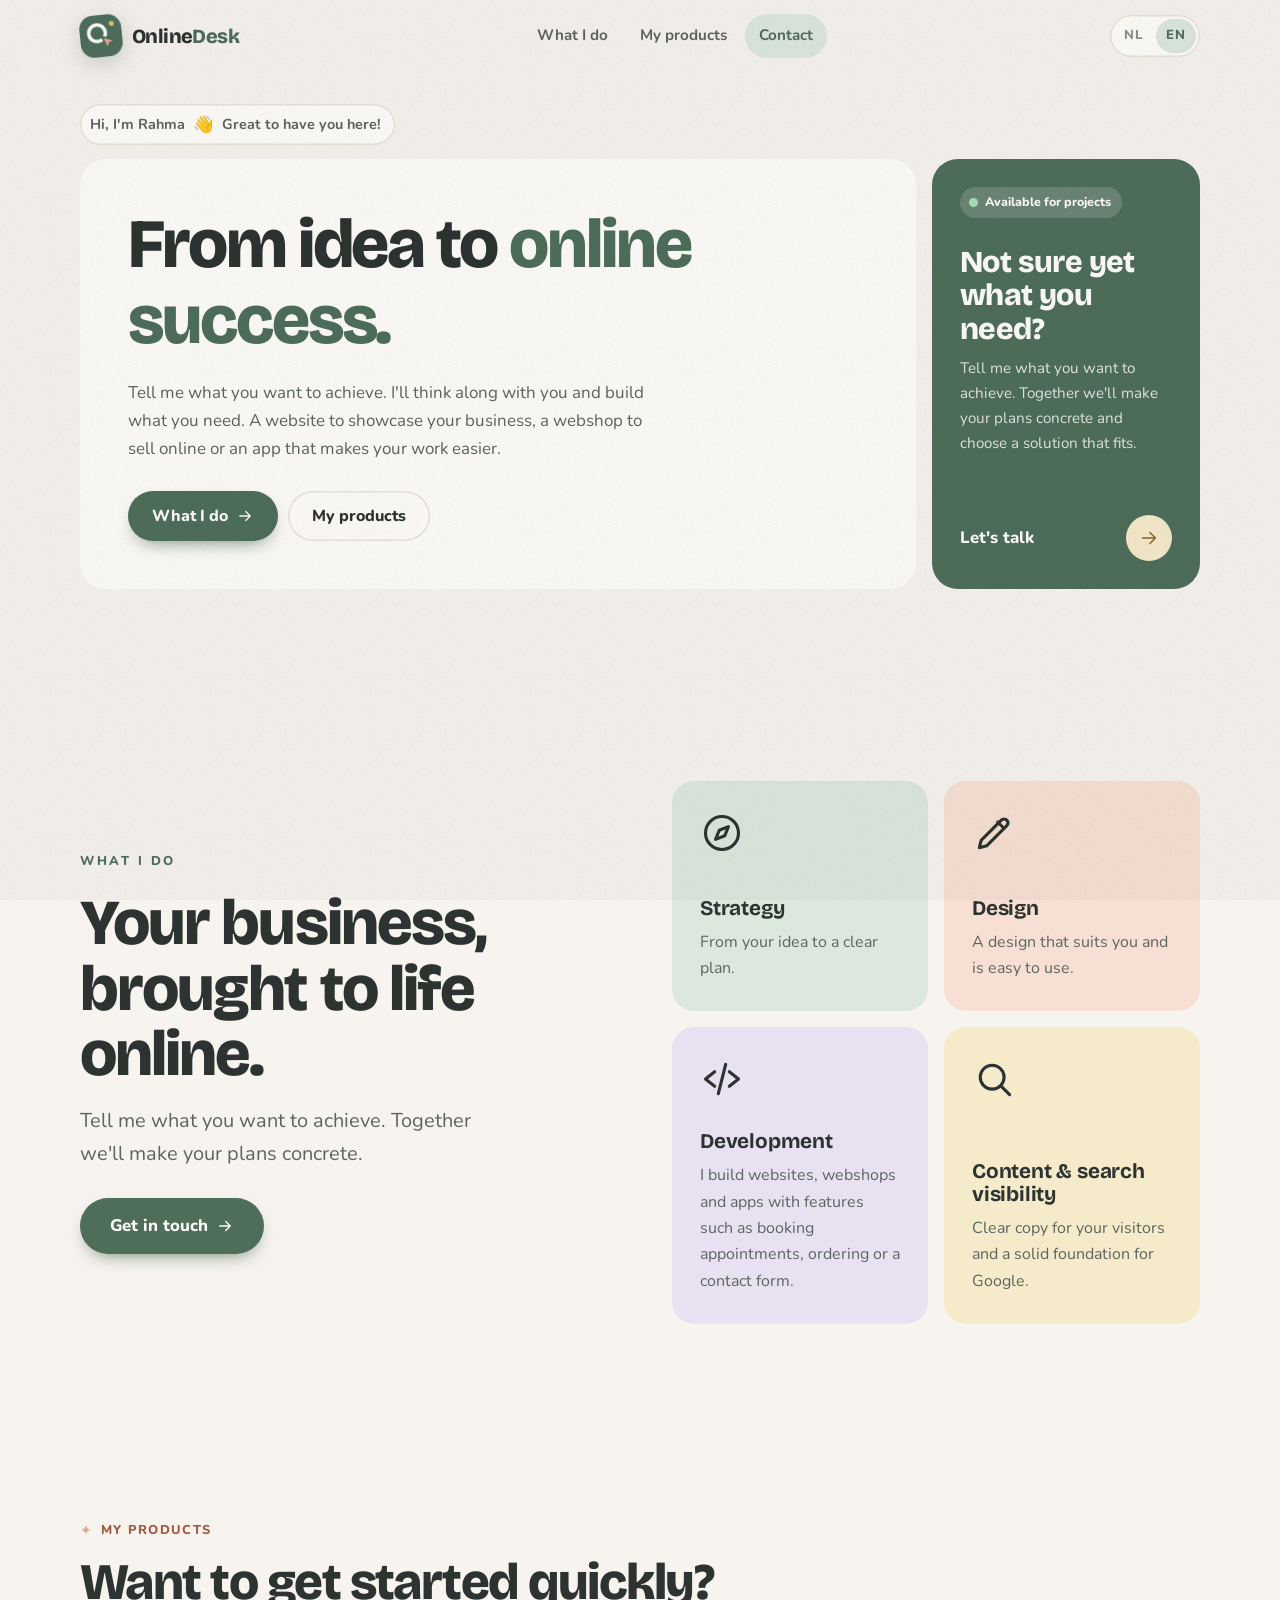
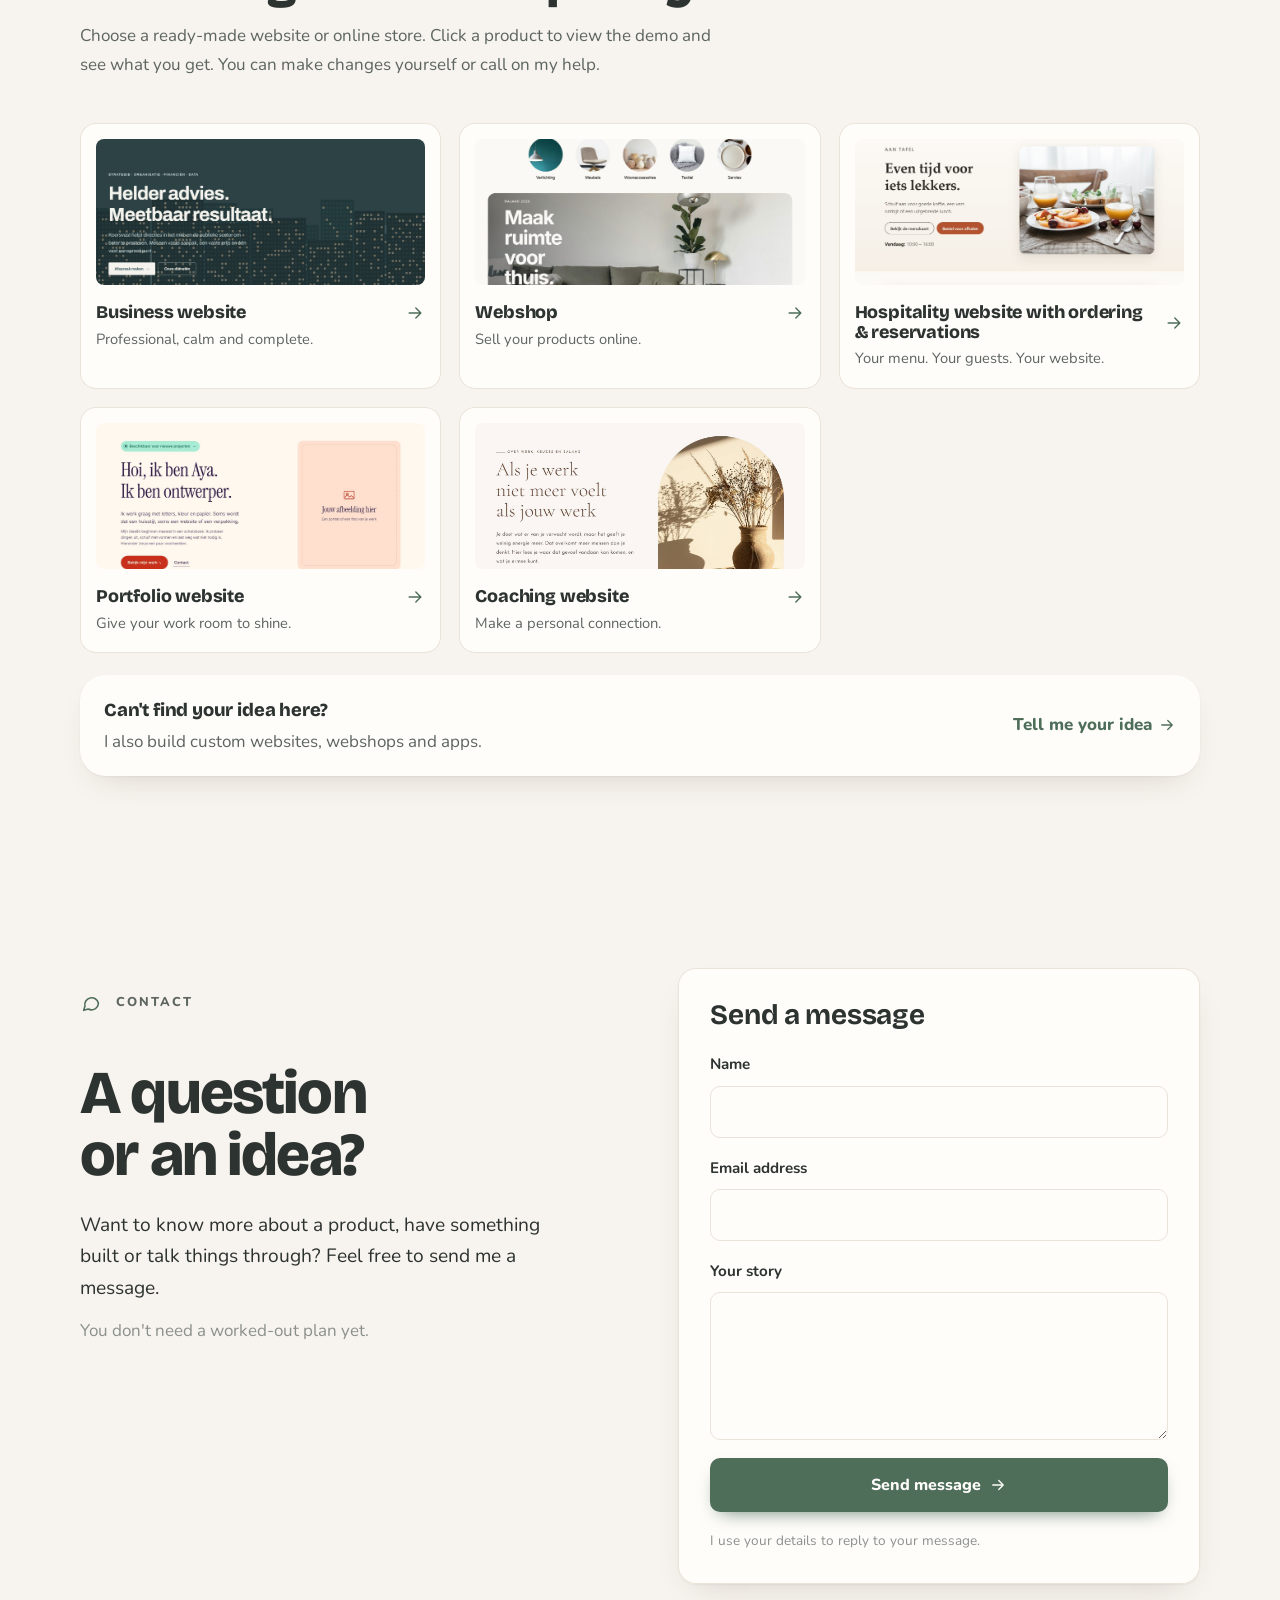
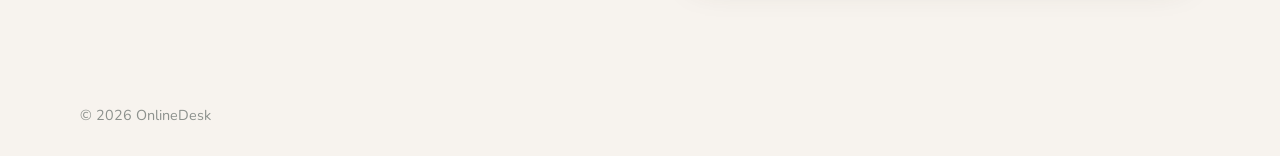
==== commit 158dbede: "Nieuwe tekst bij Wat ik doe Co-Authored-By: Claude Opus 5.5 <noreply@anthropic.com>" ====
--- a/index.html
+++ b/index.html
@@ -17,7 +17,7 @@
   <link rel="preconnect" href="https://fonts.googleapis.com">
   <link rel="preconnect" href="https://fonts.gstatic.com" crossorigin>
   <link href="https://fonts.googleapis.com/css2?family=Bricolage+Grotesque:opsz,wght@12..96,500;12..96,700;12..96,800&family=Nunito:wght@400;600;700;800&display=swap" rel="stylesheet">
-  <link rel="stylesheet" href="assets/css/style.css?v=20261108-intro">
+  <link rel="stylesheet" href="assets/css/style.css?v=20261108-plannen">
 </head>
 <body>
   <!-- De pagina wordt opgebouwd uit assets/js/content.js (openbaar, niet versleuteld). -->
@@ -30,7 +30,7 @@
     </noscript>
   </div>
 
-  <script src="assets/js/content.js?v=20261108-intro"></script>
-  <script src="assets/js/site.js?v=20261108-intro"></script>
+  <script src="assets/js/content.js?v=20261108-plannen"></script>
+  <script src="assets/js/site.js?v=20261108-plannen"></script>
 </body>
 </html>
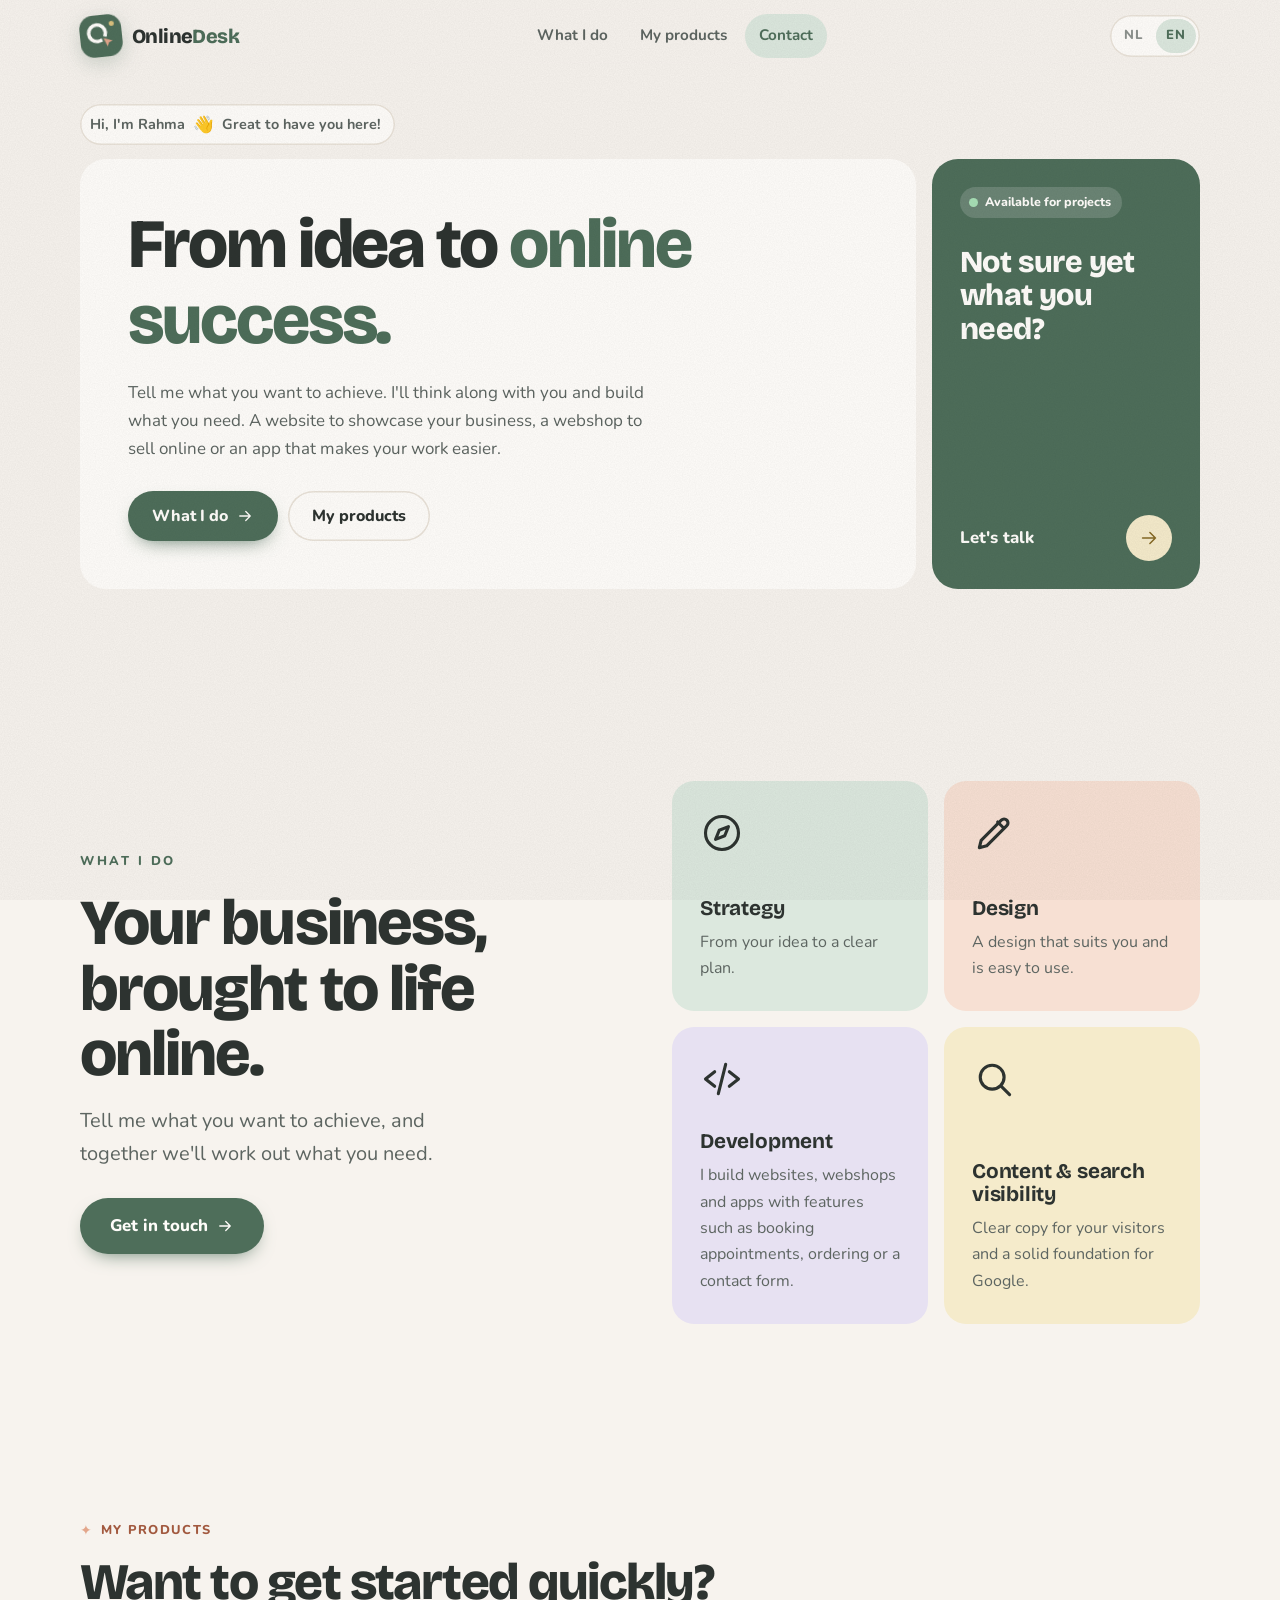
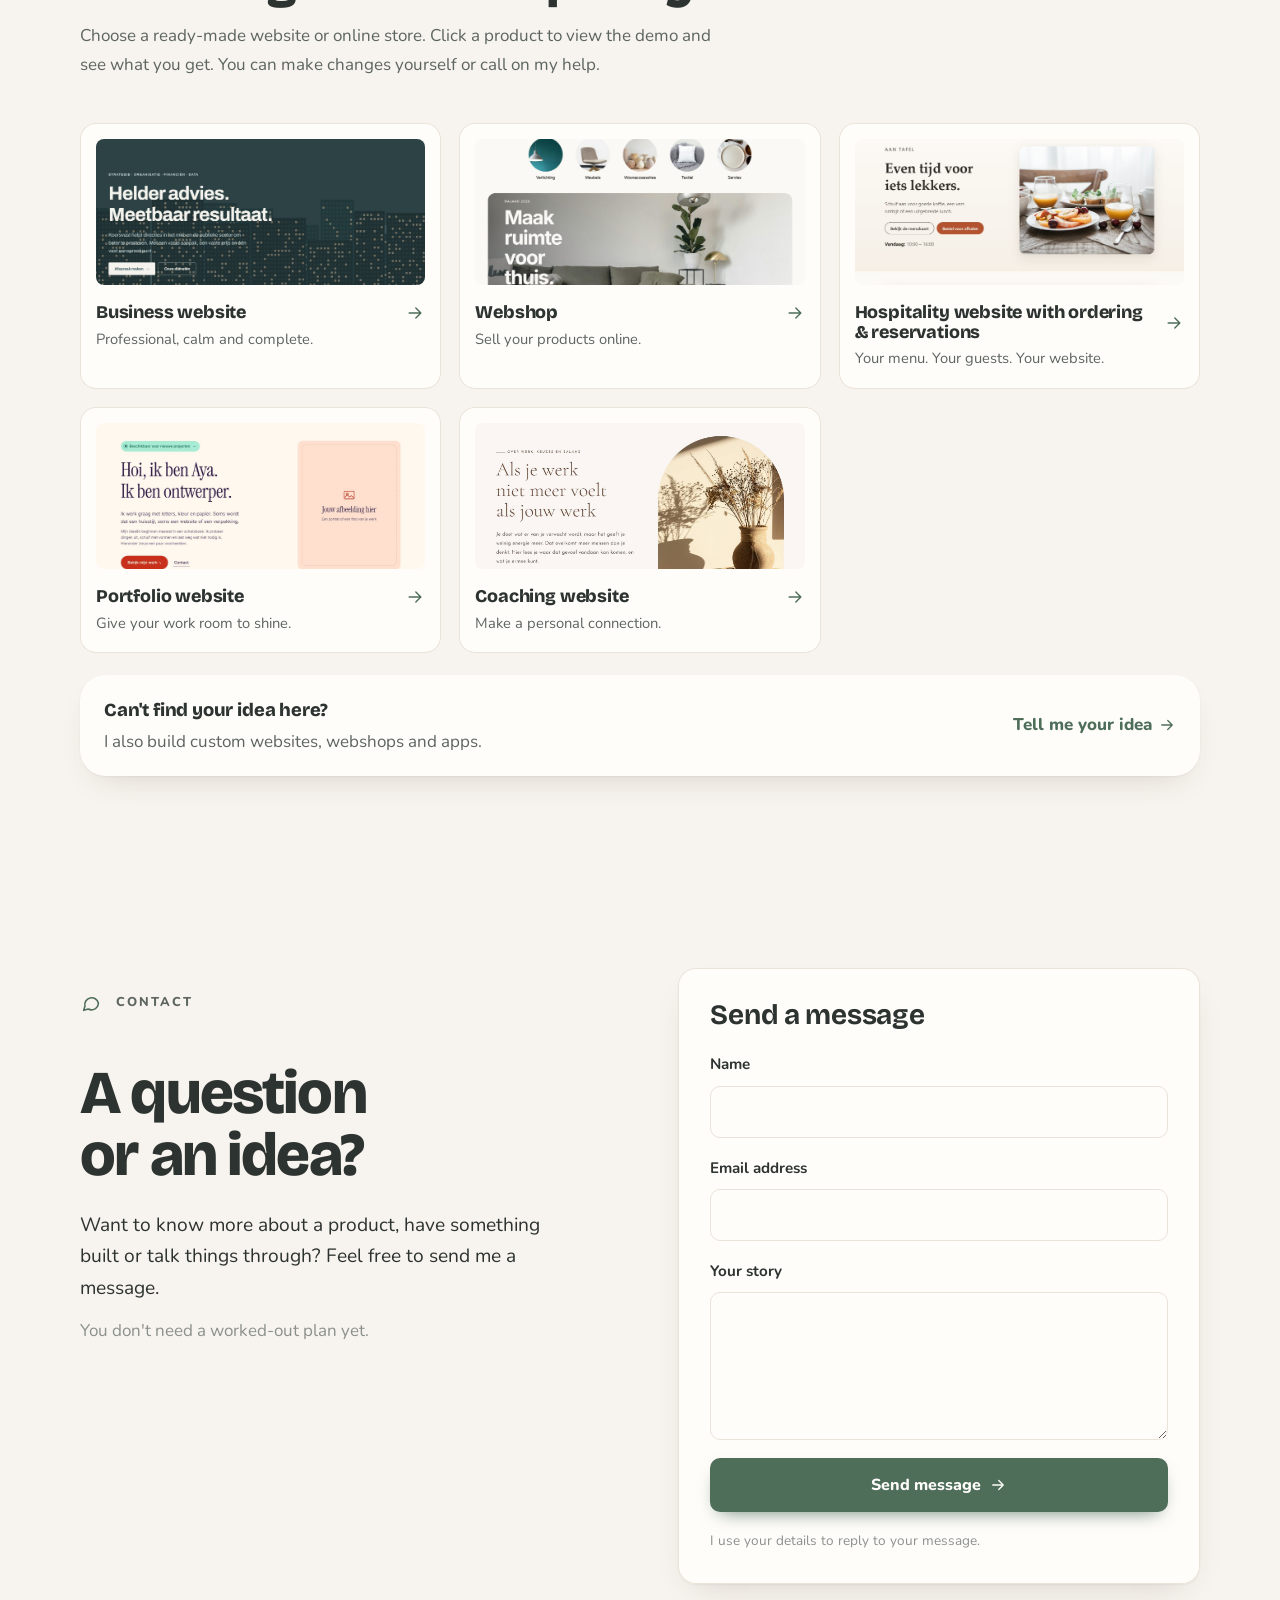
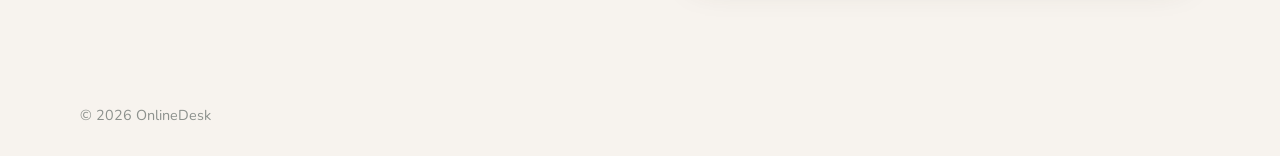
==== commit 923b35a5: "Beschikbaarheidstegel zonder tekst; Wat ik doe-tekst terug Co-Authored-By: Claude Opus 5.5 <noreply@" ====
--- a/index.html
+++ b/index.html
@@ -17,7 +17,7 @@
   <link rel="preconnect" href="https://fonts.googleapis.com">
   <link rel="preconnect" href="https://fonts.gstatic.com" crossorigin>
   <link href="https://fonts.googleapis.com/css2?family=Bricolage+Grotesque:opsz,wght@12..96,500;12..96,700;12..96,800&family=Nunito:wght@400;600;700;800&display=swap" rel="stylesheet">
-  <link rel="stylesheet" href="assets/css/style.css?v=20261108-plannen">
+  <link rel="stylesheet" href="assets/css/style.css?v=20261108-tegel">
 </head>
 <body>
   <!-- De pagina wordt opgebouwd uit assets/js/content.js (openbaar, niet versleuteld). -->
@@ -30,7 +30,7 @@
     </noscript>
   </div>
 
-  <script src="assets/js/content.js?v=20261108-plannen"></script>
-  <script src="assets/js/site.js?v=20261108-plannen"></script>
+  <script src="assets/js/content.js?v=20261108-tegel"></script>
+  <script src="assets/js/site.js?v=20261108-tegel"></script>
 </body>
 </html>
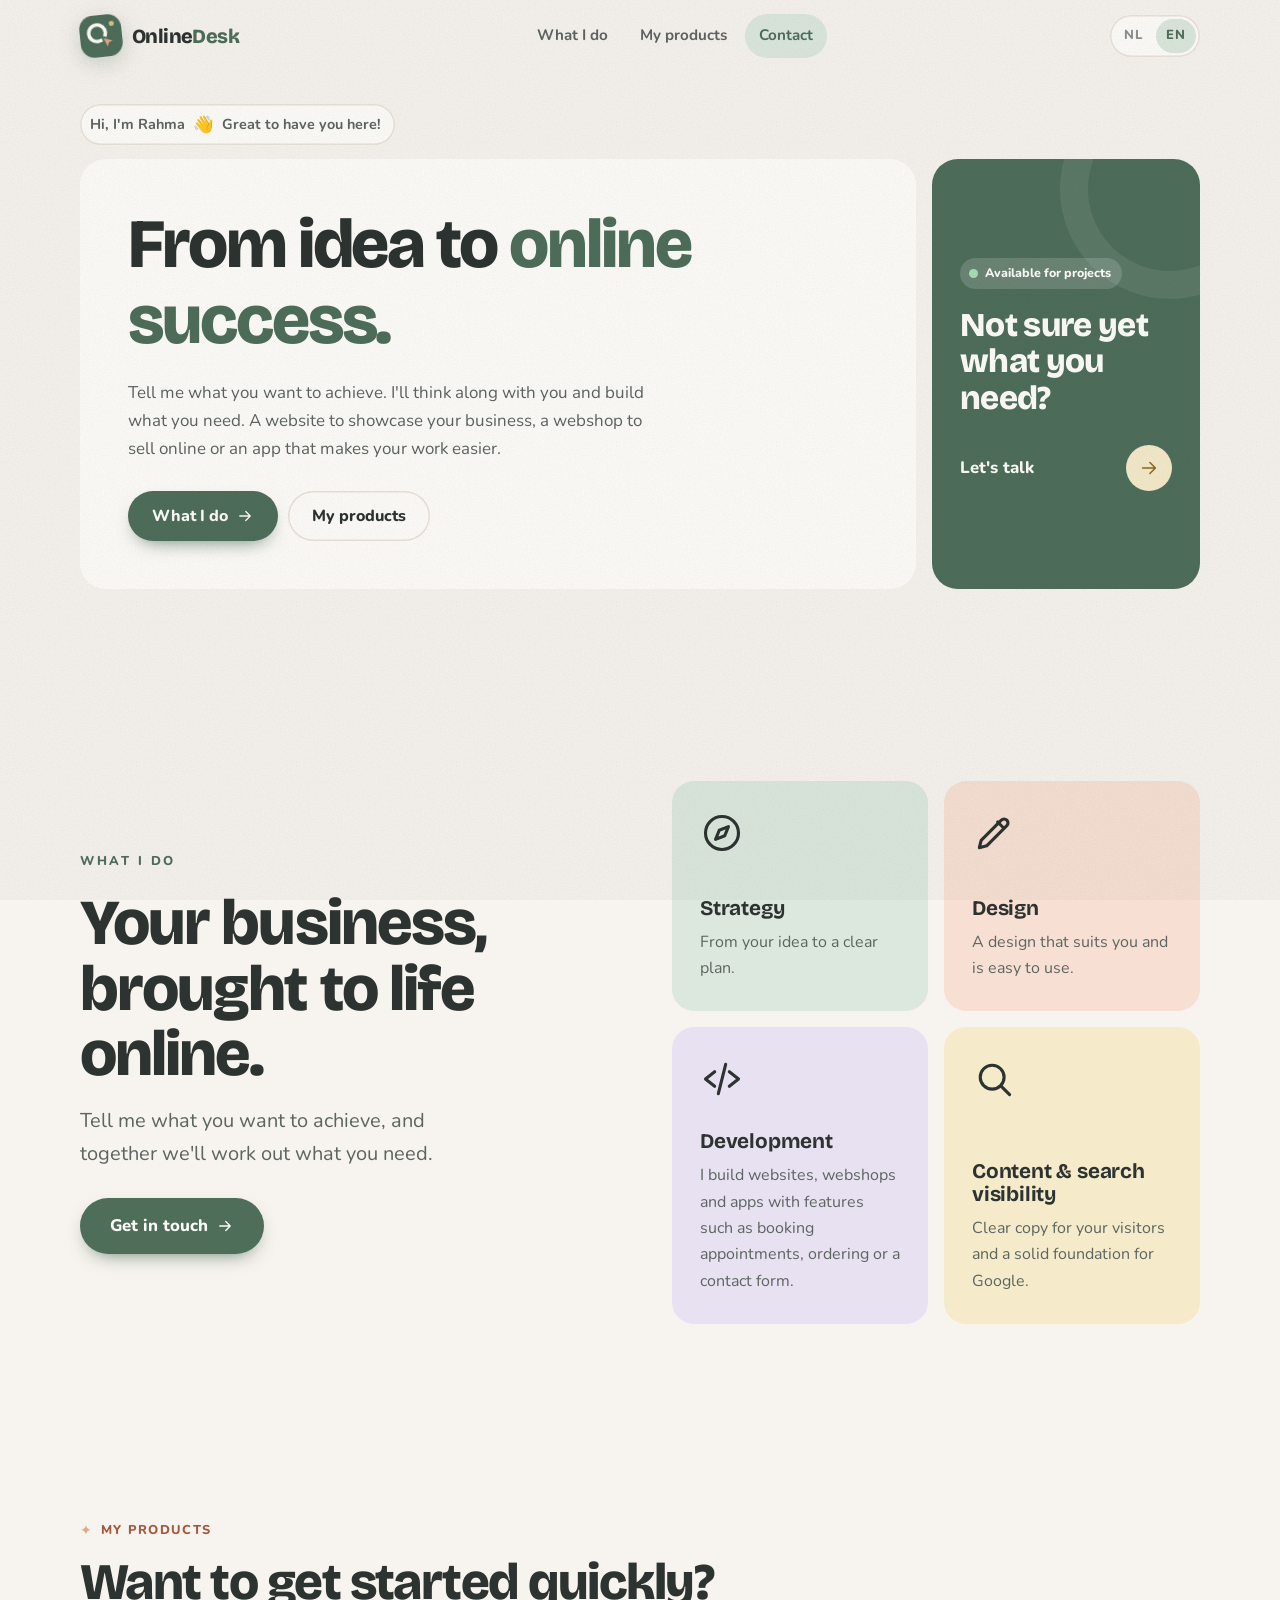
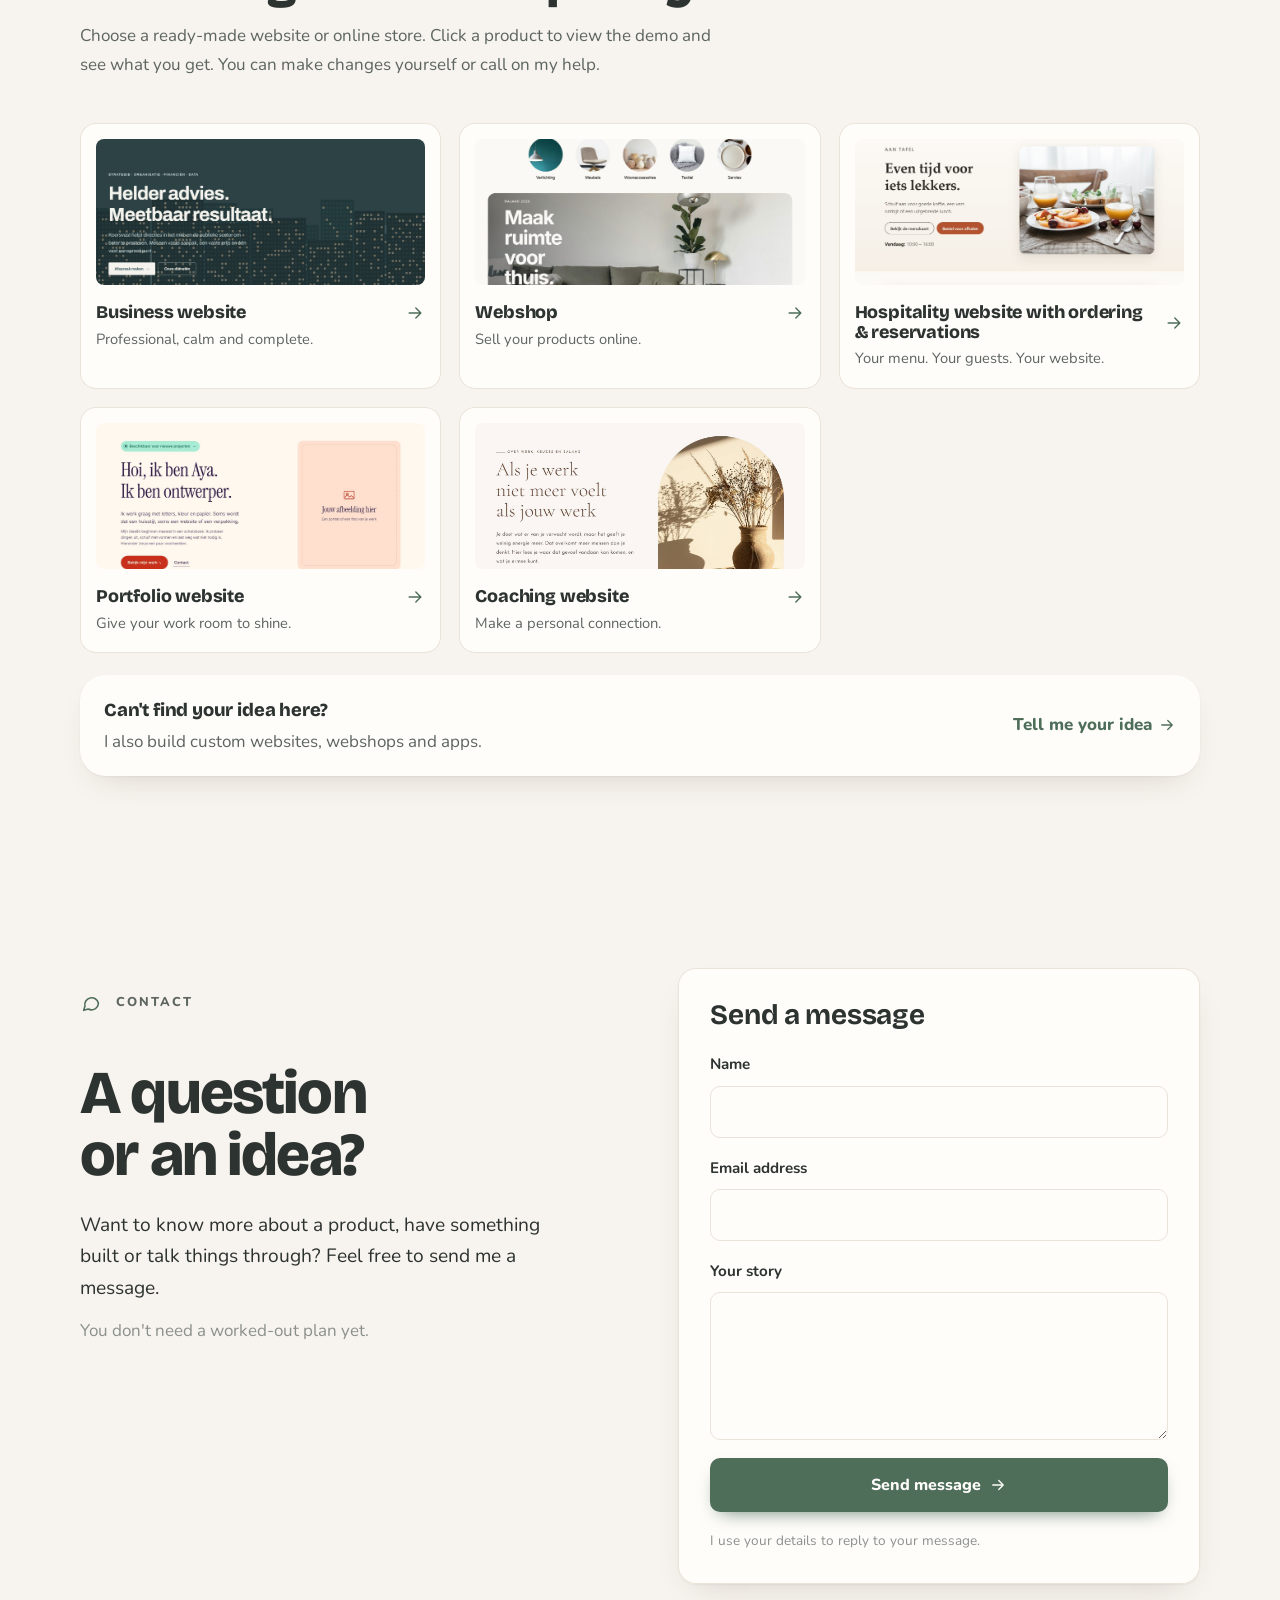
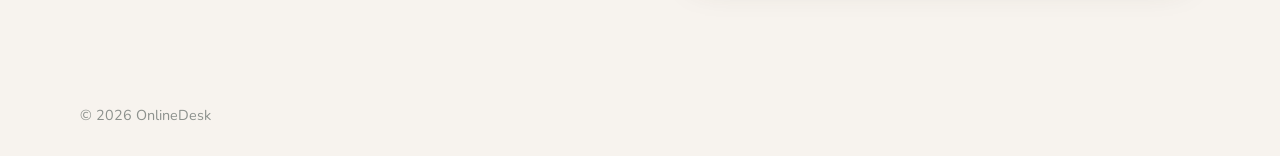
==== commit 579a61bb: "Beschikbaarheidsblok: inhoud gecentreerd met zachte ring Co-Authored-By: Claude Opus 5.5 <noreply@an" ====
--- a/index.html
+++ b/index.html
@@ -17,7 +17,7 @@
   <link rel="preconnect" href="https://fonts.googleapis.com">
   <link rel="preconnect" href="https://fonts.gstatic.com" crossorigin>
   <link href="https://fonts.googleapis.com/css2?family=Bricolage+Grotesque:opsz,wght@12..96,500;12..96,700;12..96,800&family=Nunito:wght@400;600;700;800&display=swap" rel="stylesheet">
-  <link rel="stylesheet" href="assets/css/style.css?v=20261108-tegel">
+  <link rel="stylesheet" href="assets/css/style.css?v=20261108-groen-blok">
 </head>
 <body>
   <!-- De pagina wordt opgebouwd uit assets/js/content.js (openbaar, niet versleuteld). -->
@@ -30,7 +30,7 @@
     </noscript>
   </div>
 
-  <script src="assets/js/content.js?v=20261108-tegel"></script>
-  <script src="assets/js/site.js?v=20261108-tegel"></script>
+  <script src="assets/js/content.js?v=20261108-groen-blok"></script>
+  <script src="assets/js/site.js?v=20261108-groen-blok"></script>
 </body>
 </html>
--- a/assets/css/style.css
+++ b/assets/css/style.css
@@ -331,6 +331,16 @@
   background: var(--sand-soft); color: var(--sand-deep); transition: transform .5s var(--spring);
 }
 .tile-cta:hover .cta-arrow { transform: rotate(-45deg) scale(1.1); }
+/* Inhoud als één groep in het midden; een zachte ring rechtsboven vult de lege hoek. */
+.tile-cta { justify-content: center; gap: 0; isolation: isolate; }
+.tile-cta .cta-title { font-size: clamp(1.6rem, 2.6vw, 2.2rem); }
+.tile-cta .cta-link { margin-top: 28px; padding-top: 0; }
+.tile-cta::before {
+  content: ''; position: absolute; z-index: -1; top: -80px; right: -80px; width: 220px; height: 220px;
+  border-radius: 50%; border: 28px solid color-mix(in srgb, currentColor 8%, transparent);
+  pointer-events: none; transition: transform .8s var(--spring);
+}
+.tile-cta:hover::before { transform: scale(1.08); }
 
 /* =========================================================
    Secties
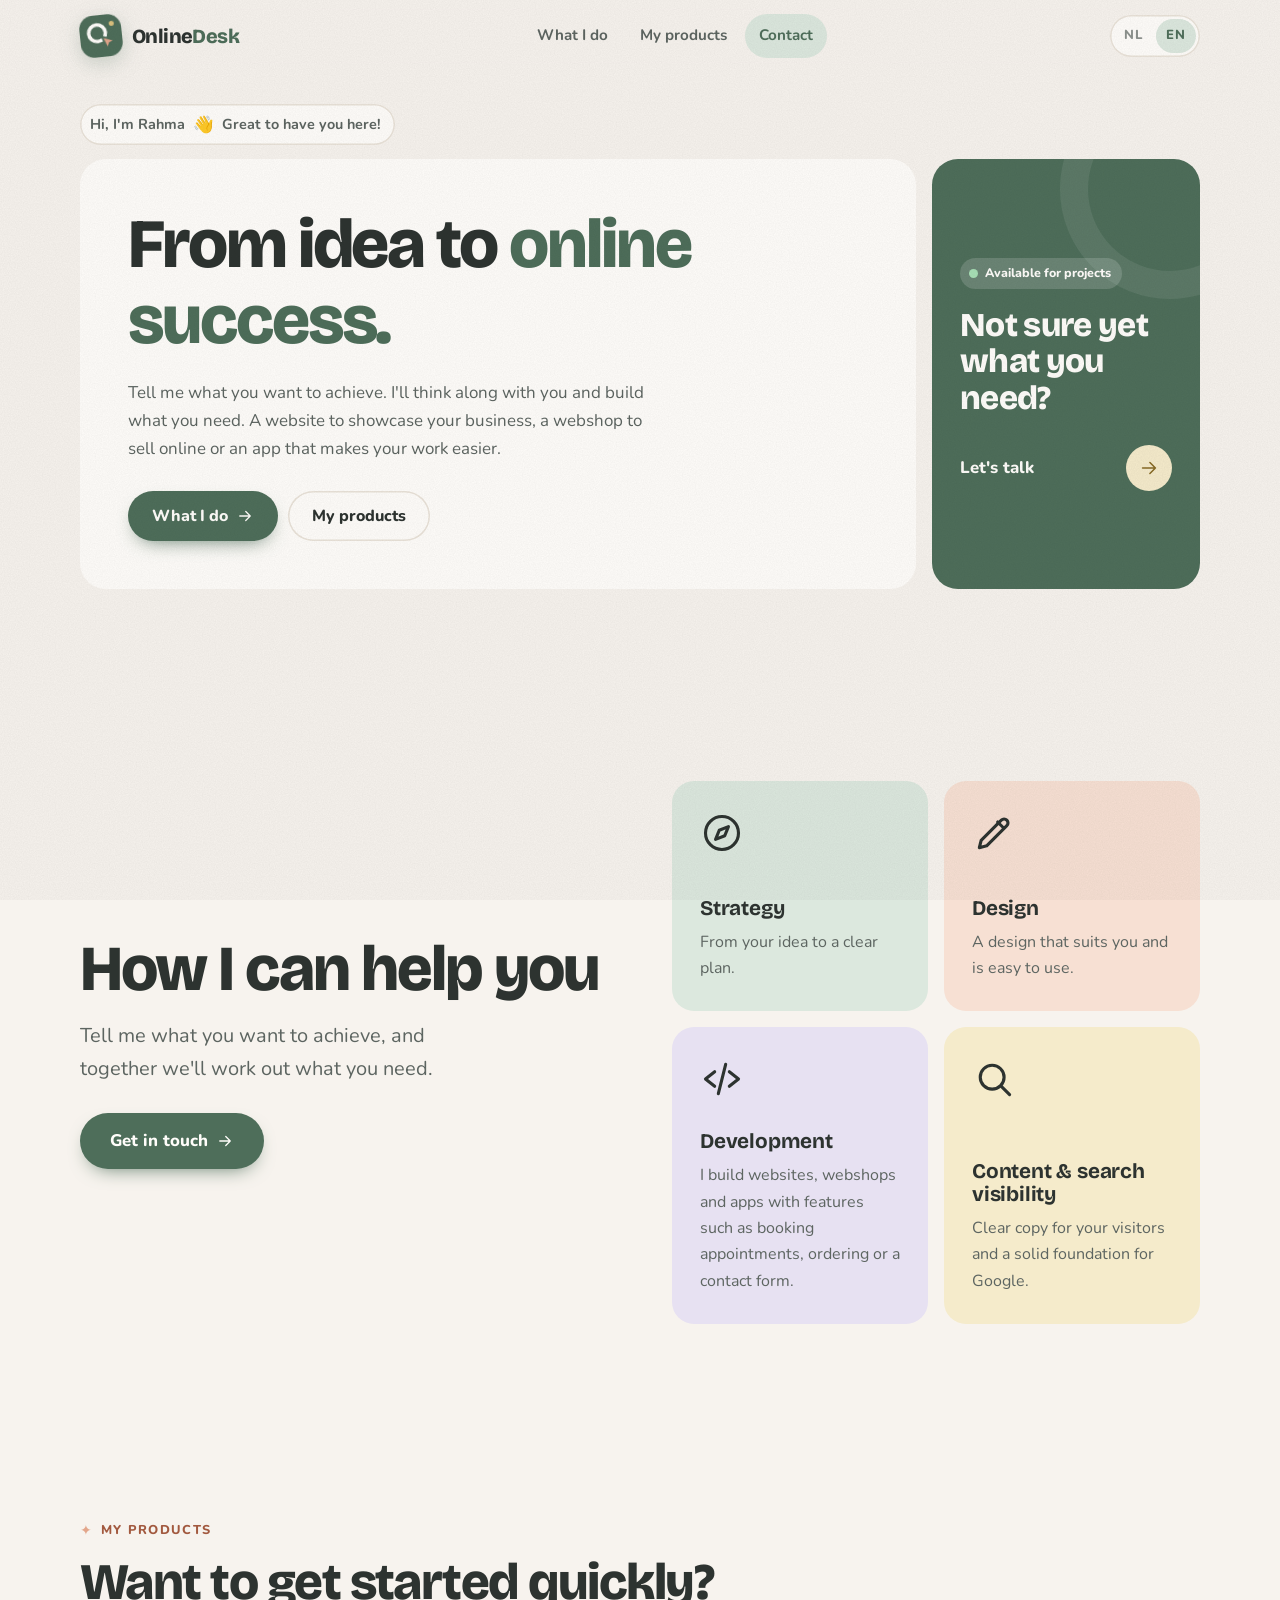
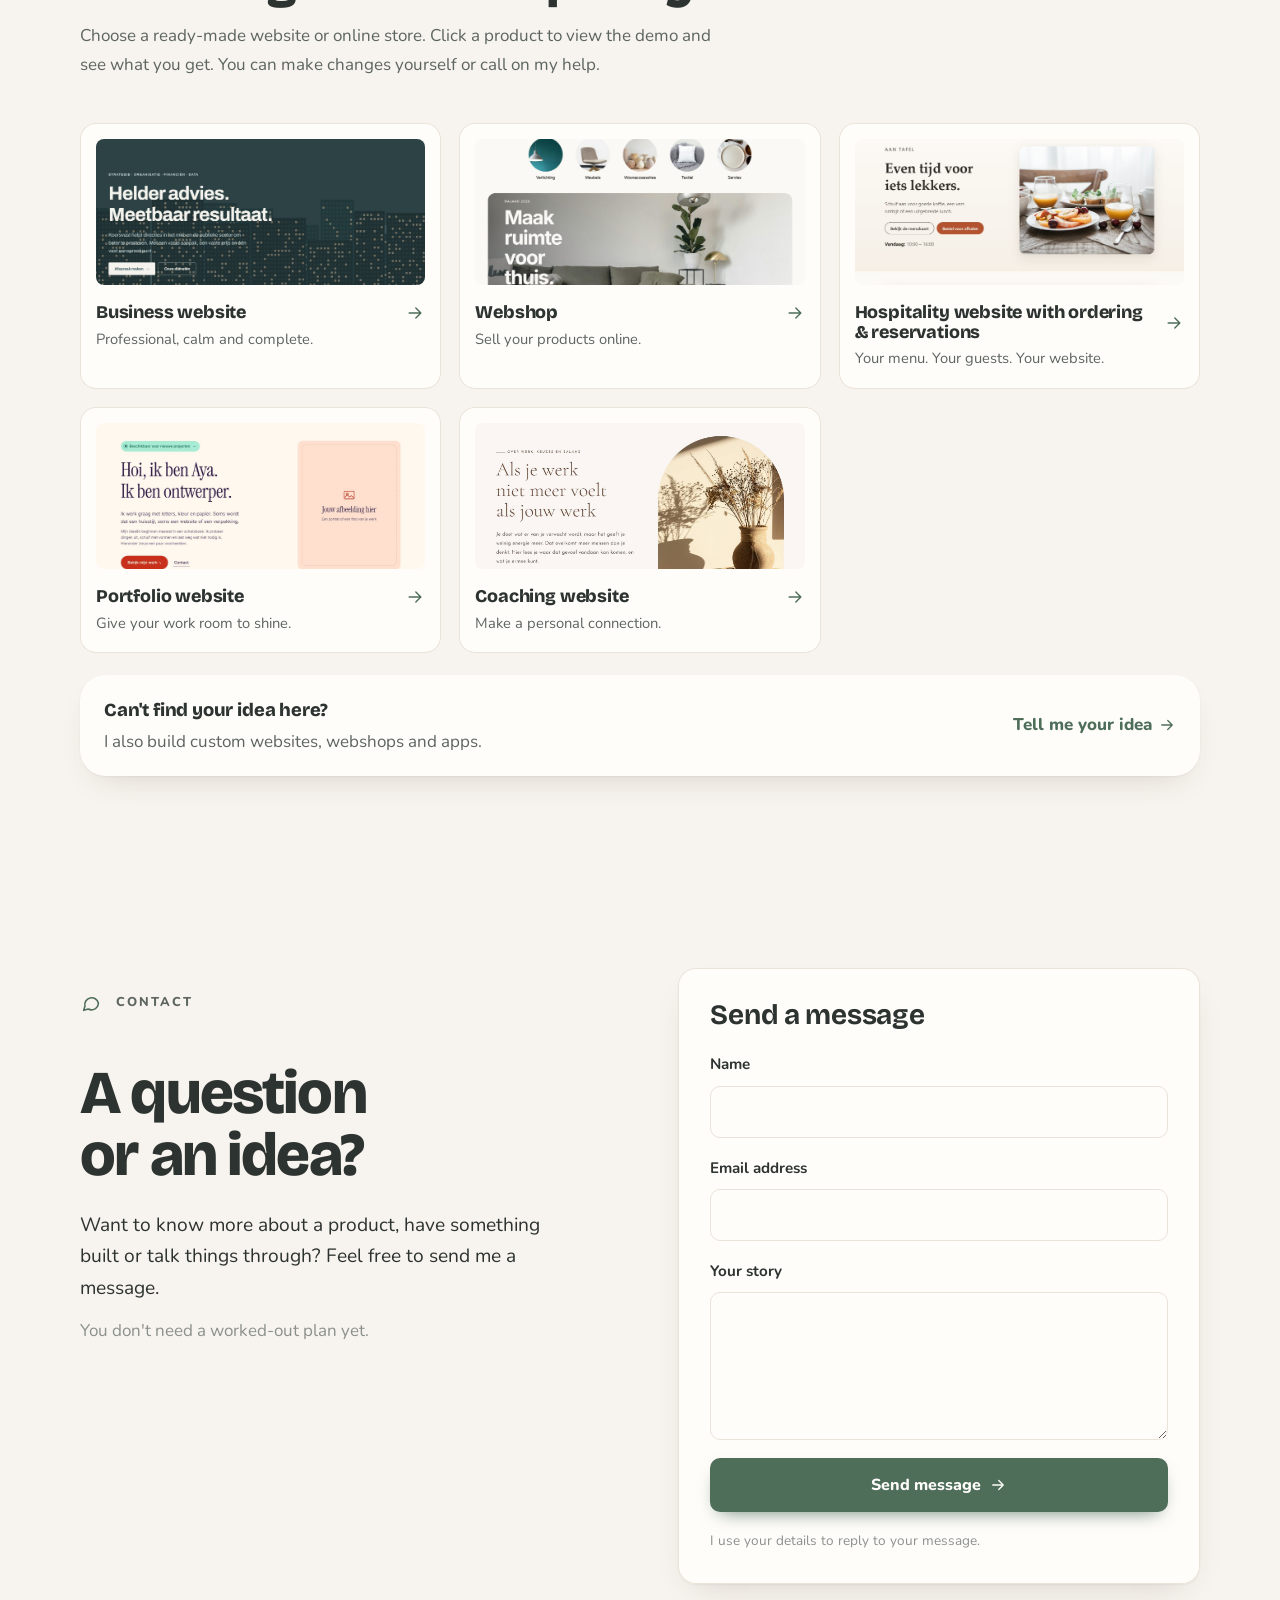
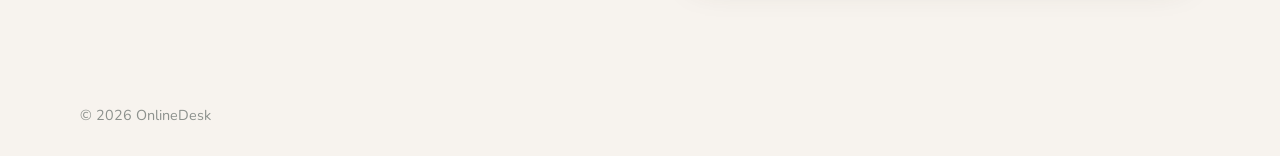
==== commit 567b5b8a: "Kop Waar ik je bij help, zonder label Co-Authored-By: Claude Opus 5.5 <noreply@anthropic.com>" ====
--- a/index.html
+++ b/index.html
@@ -17,7 +17,7 @@
   <link rel="preconnect" href="https://fonts.googleapis.com">
   <link rel="preconnect" href="https://fonts.gstatic.com" crossorigin>
   <link href="https://fonts.googleapis.com/css2?family=Bricolage+Grotesque:opsz,wght@12..96,500;12..96,700;12..96,800&family=Nunito:wght@400;600;700;800&display=swap" rel="stylesheet">
-  <link rel="stylesheet" href="assets/css/style.css?v=20261108-groen-blok">
+  <link rel="stylesheet" href="assets/css/style.css?v=20261108-waar-ik-help">
 </head>
 <body>
   <!-- De pagina wordt opgebouwd uit assets/js/content.js (openbaar, niet versleuteld). -->
@@ -30,7 +30,7 @@
     </noscript>
   </div>
 
-  <script src="assets/js/content.js?v=20261108-groen-blok"></script>
-  <script src="assets/js/site.js?v=20261108-groen-blok"></script>
+  <script src="assets/js/content.js?v=20261108-waar-ik-help"></script>
+  <script src="assets/js/site.js?v=20261108-waar-ik-help"></script>
 </body>
 </html>
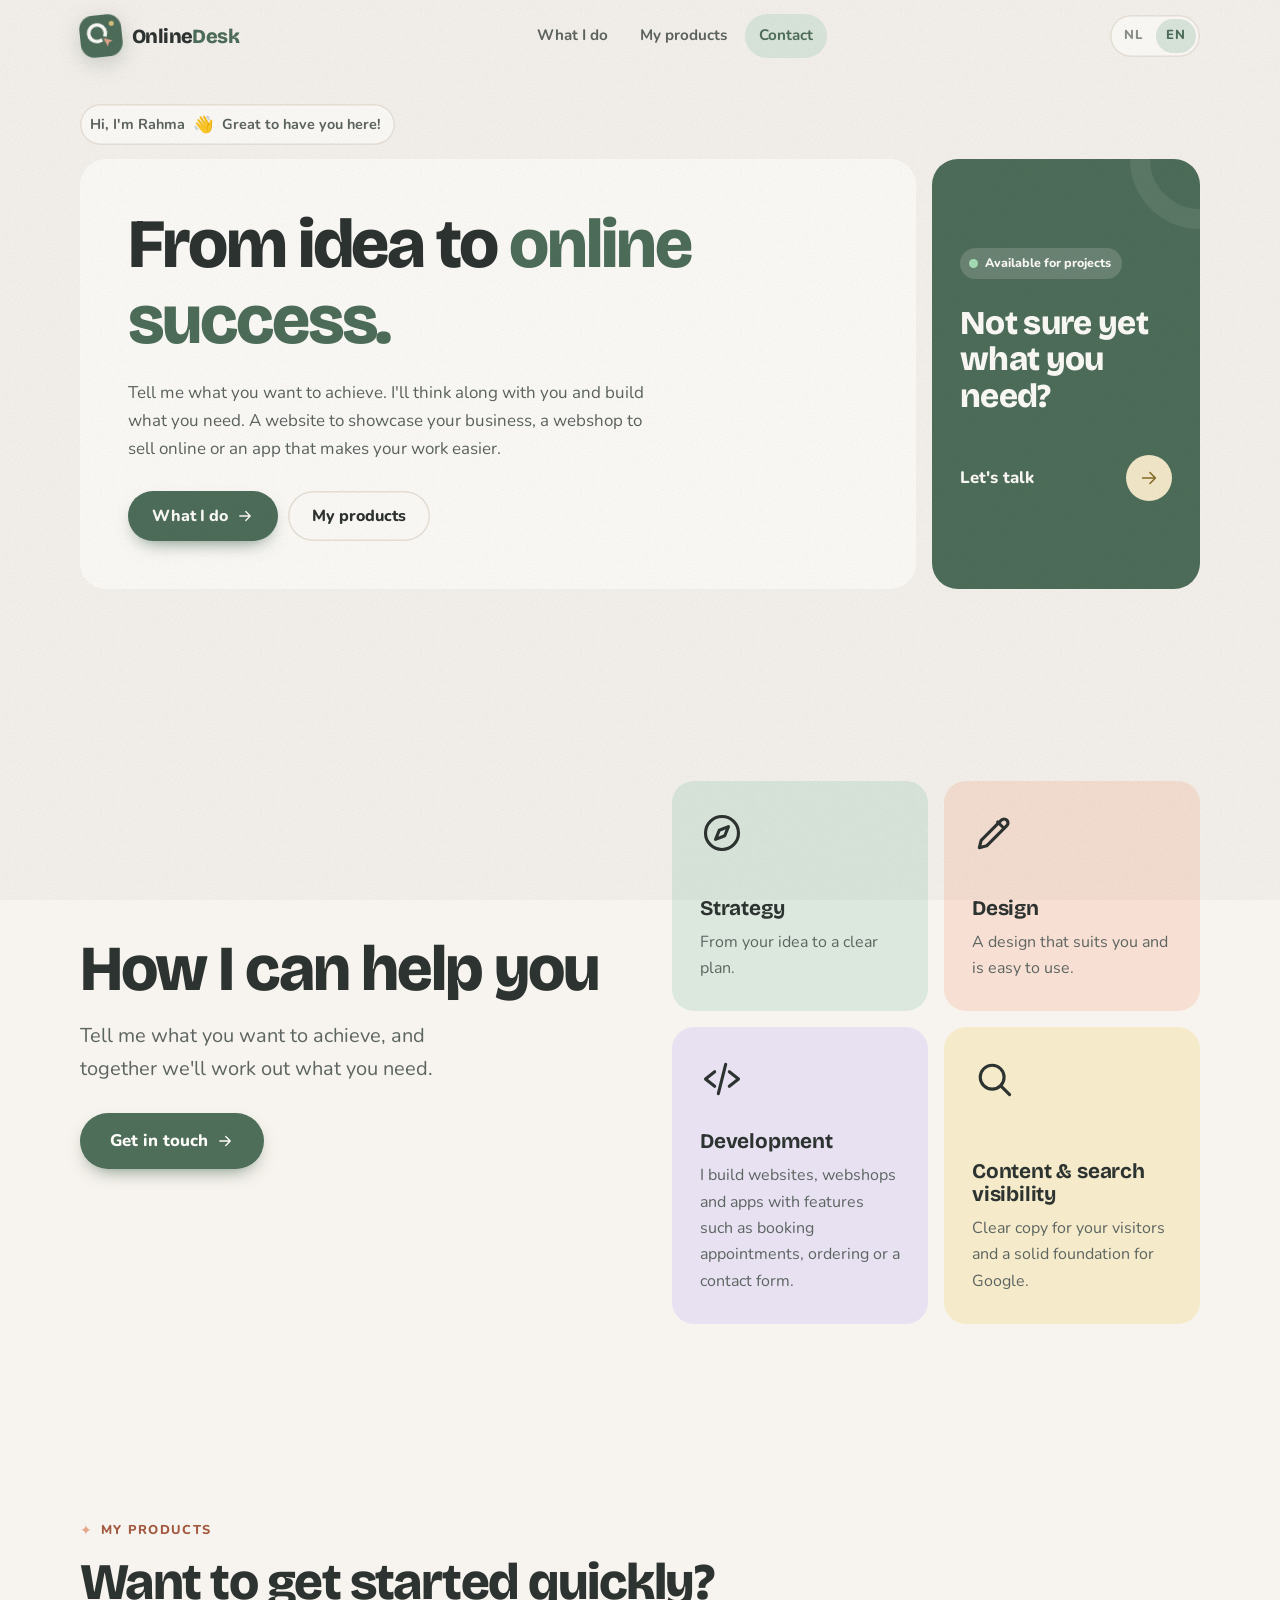
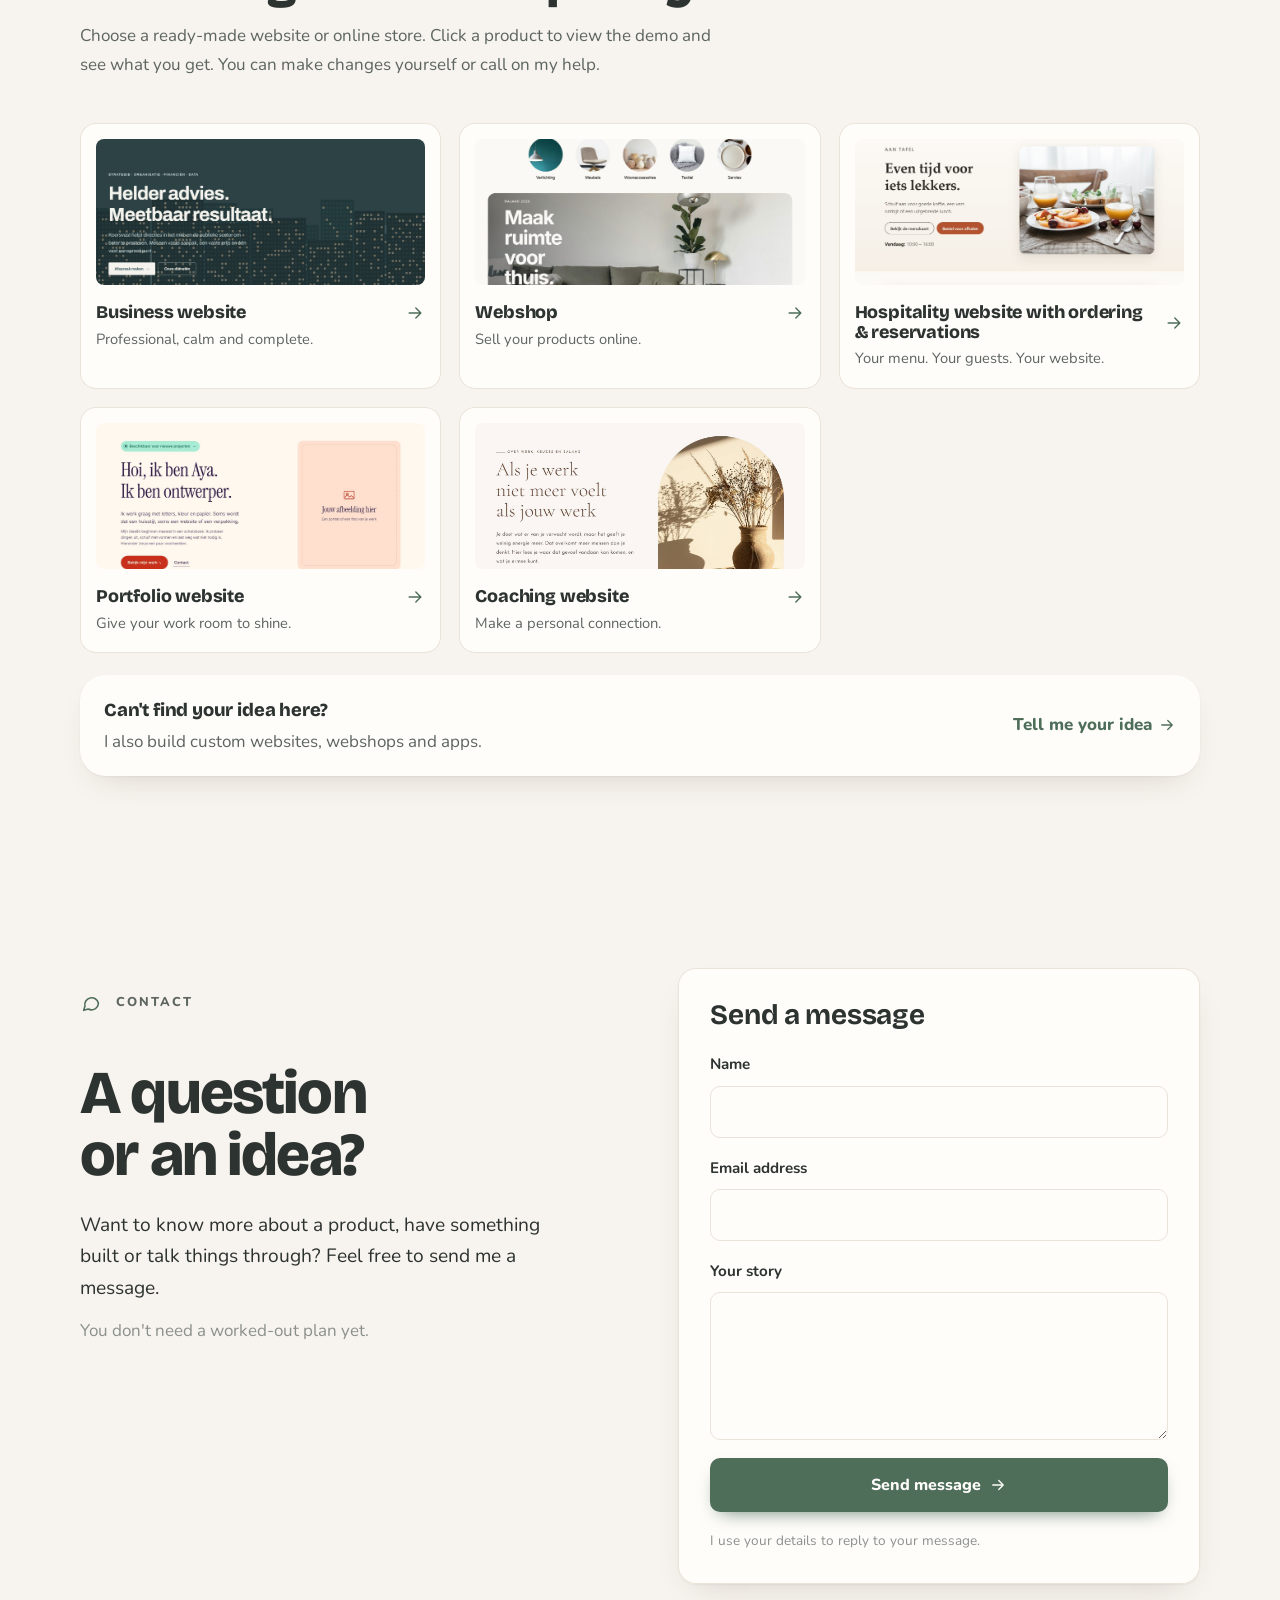
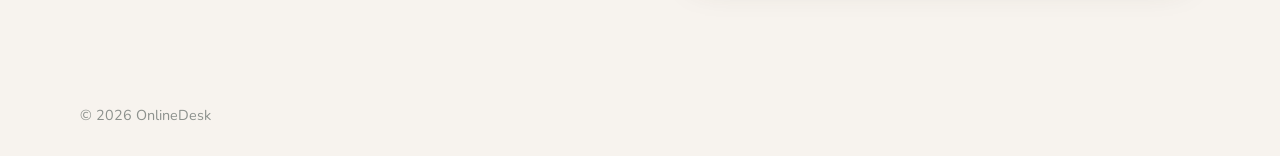
==== commit 08ecd261: "Groen blok: meer ruimte tussen label, titel en knop; kleinere ring Co-Authored-By: Claude Opus 5.5 <" ====
--- a/index.html
+++ b/index.html
@@ -17,7 +17,7 @@
   <link rel="preconnect" href="https://fonts.googleapis.com">
   <link rel="preconnect" href="https://fonts.gstatic.com" crossorigin>
   <link href="https://fonts.googleapis.com/css2?family=Bricolage+Grotesque:opsz,wght@12..96,500;12..96,700;12..96,800&family=Nunito:wght@400;600;700;800&display=swap" rel="stylesheet">
-  <link rel="stylesheet" href="assets/css/style.css?v=20261108-waar-ik-help">
+  <link rel="stylesheet" href="assets/css/style.css?v=20261108-groen-blok2">
 </head>
 <body>
   <!-- De pagina wordt opgebouwd uit assets/js/content.js (openbaar, niet versleuteld). -->
@@ -30,7 +30,7 @@
     </noscript>
   </div>
 
-  <script src="assets/js/content.js?v=20261108-waar-ik-help"></script>
-  <script src="assets/js/site.js?v=20261108-waar-ik-help"></script>
+  <script src="assets/js/content.js?v=20261108-groen-blok2"></script>
+  <script src="assets/js/site.js?v=20261108-groen-blok2"></script>
 </body>
 </html>
--- a/assets/css/style.css
+++ b/assets/css/style.css
@@ -334,10 +334,11 @@
 /* Inhoud als één groep in het midden; een zachte ring rechtsboven vult de lege hoek. */
 .tile-cta { justify-content: center; gap: 0; isolation: isolate; }
 .tile-cta .cta-title { font-size: clamp(1.6rem, 2.6vw, 2.2rem); }
-.tile-cta .cta-link { margin-top: 28px; padding-top: 0; }
+.tile-cta .status-pill { margin-bottom: 26px; }
+.tile-cta .cta-link { margin-top: 40px; padding-top: 0; }
 .tile-cta::before {
-  content: ''; position: absolute; z-index: -1; top: -80px; right: -80px; width: 220px; height: 220px;
-  border-radius: 50%; border: 28px solid color-mix(in srgb, currentColor 8%, transparent);
+  content: ''; position: absolute; z-index: -1; top: -70px; right: -70px; width: 140px; height: 140px;
+  border-radius: 50%; border: 20px solid color-mix(in srgb, currentColor 8%, transparent);
   pointer-events: none; transition: transform .8s var(--spring);
 }
 .tile-cta:hover::before { transform: scale(1.08); }
